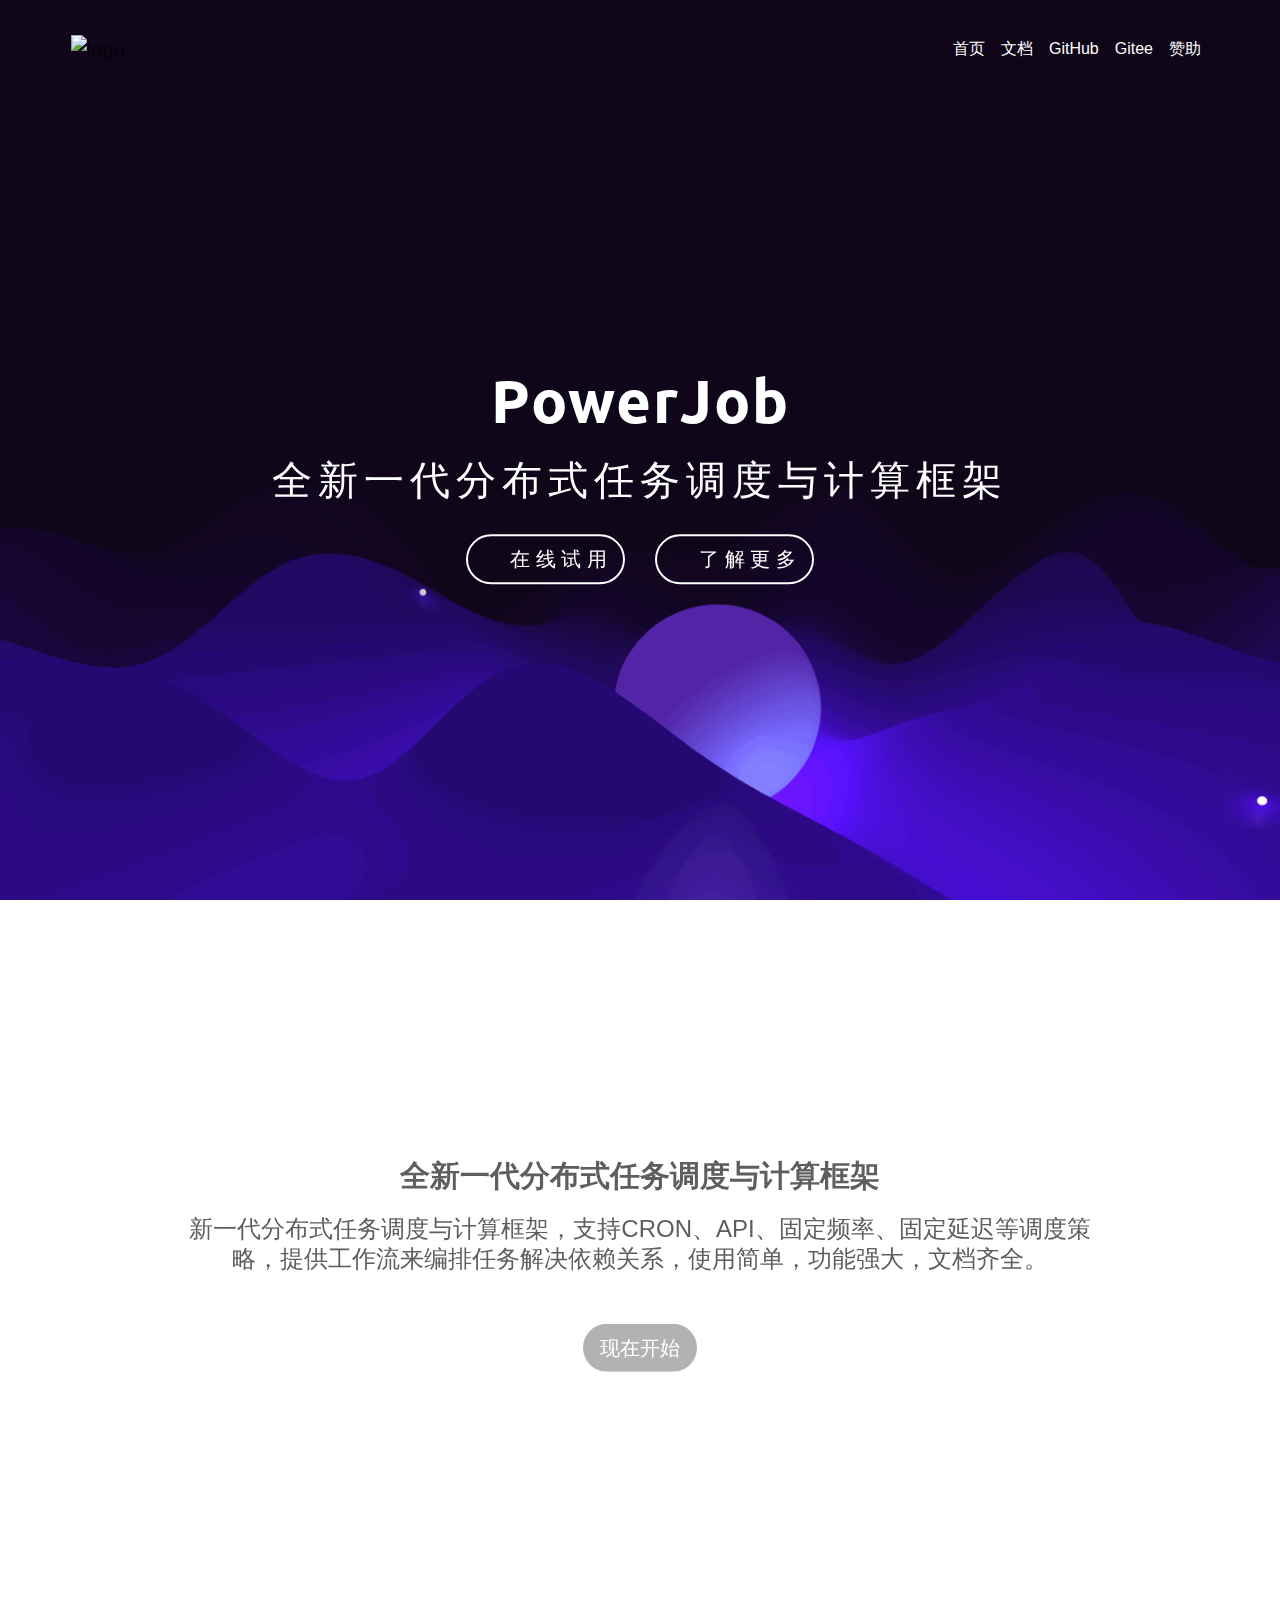
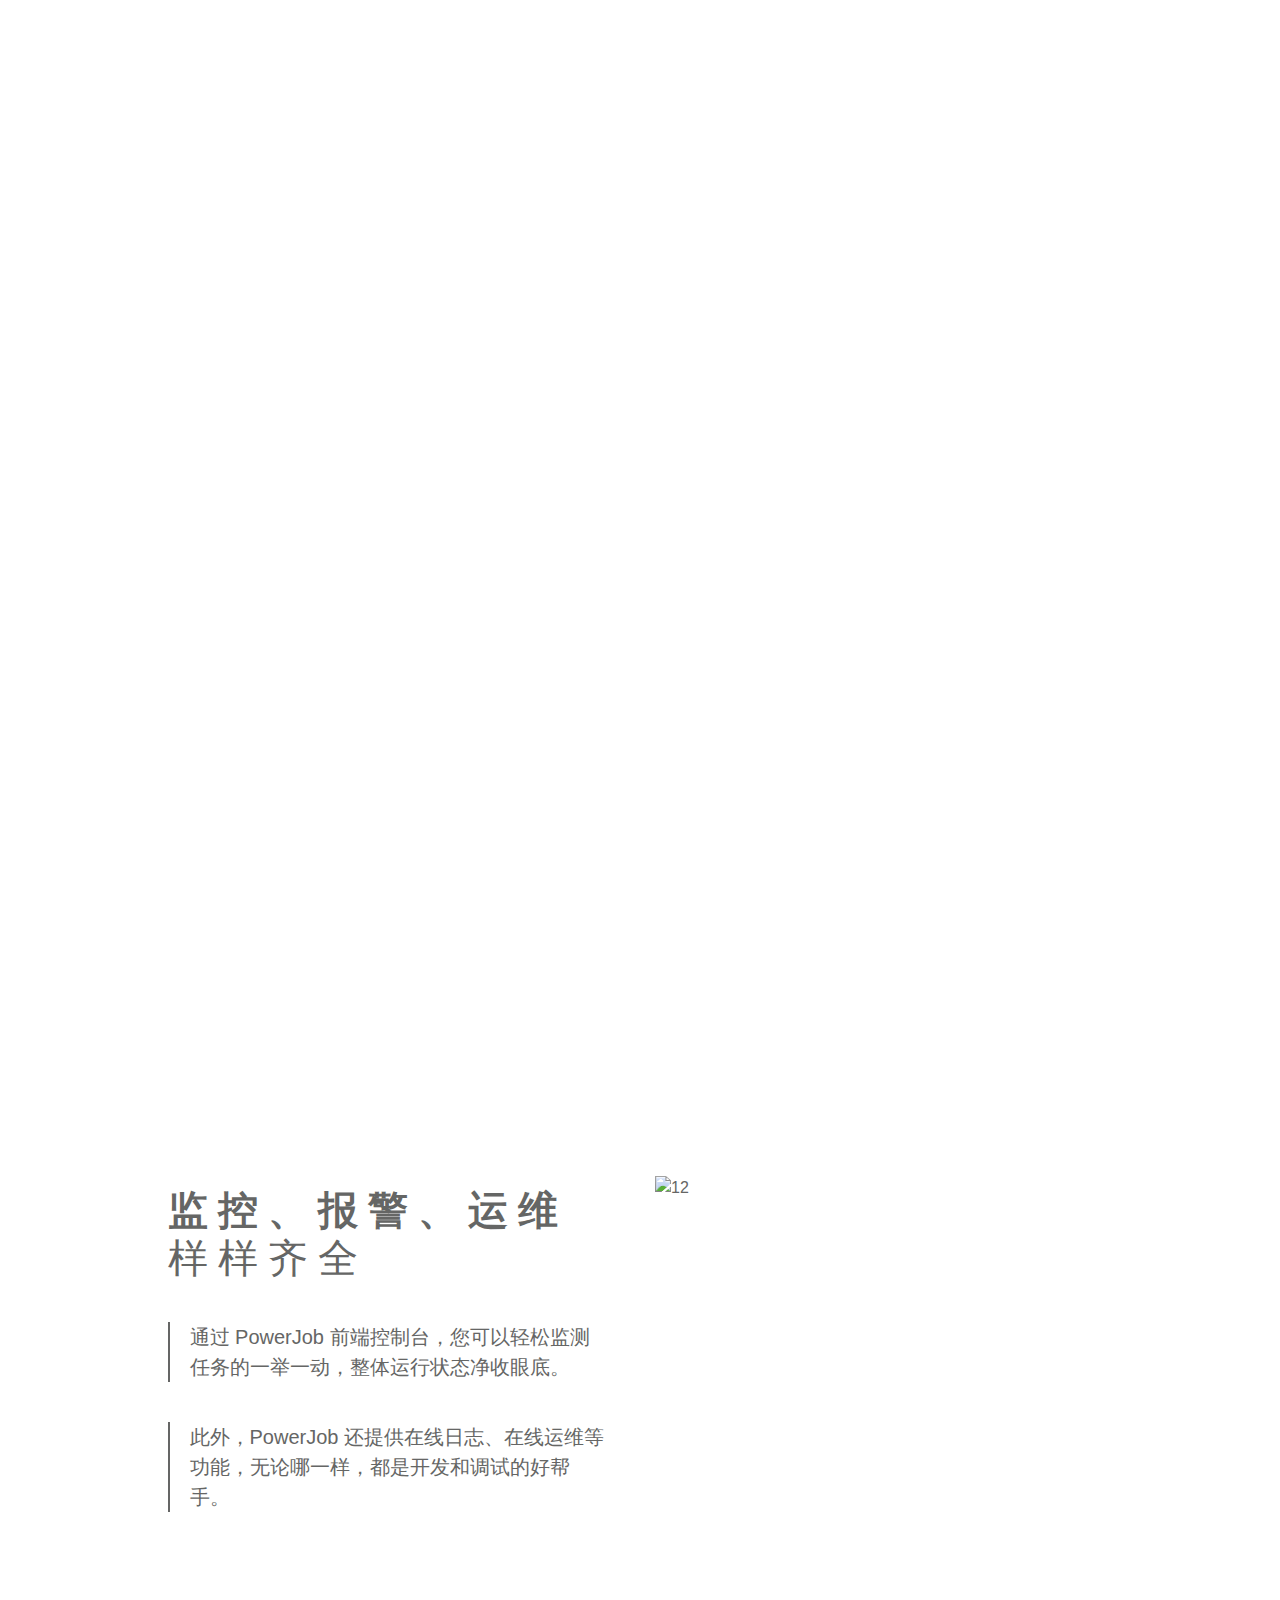
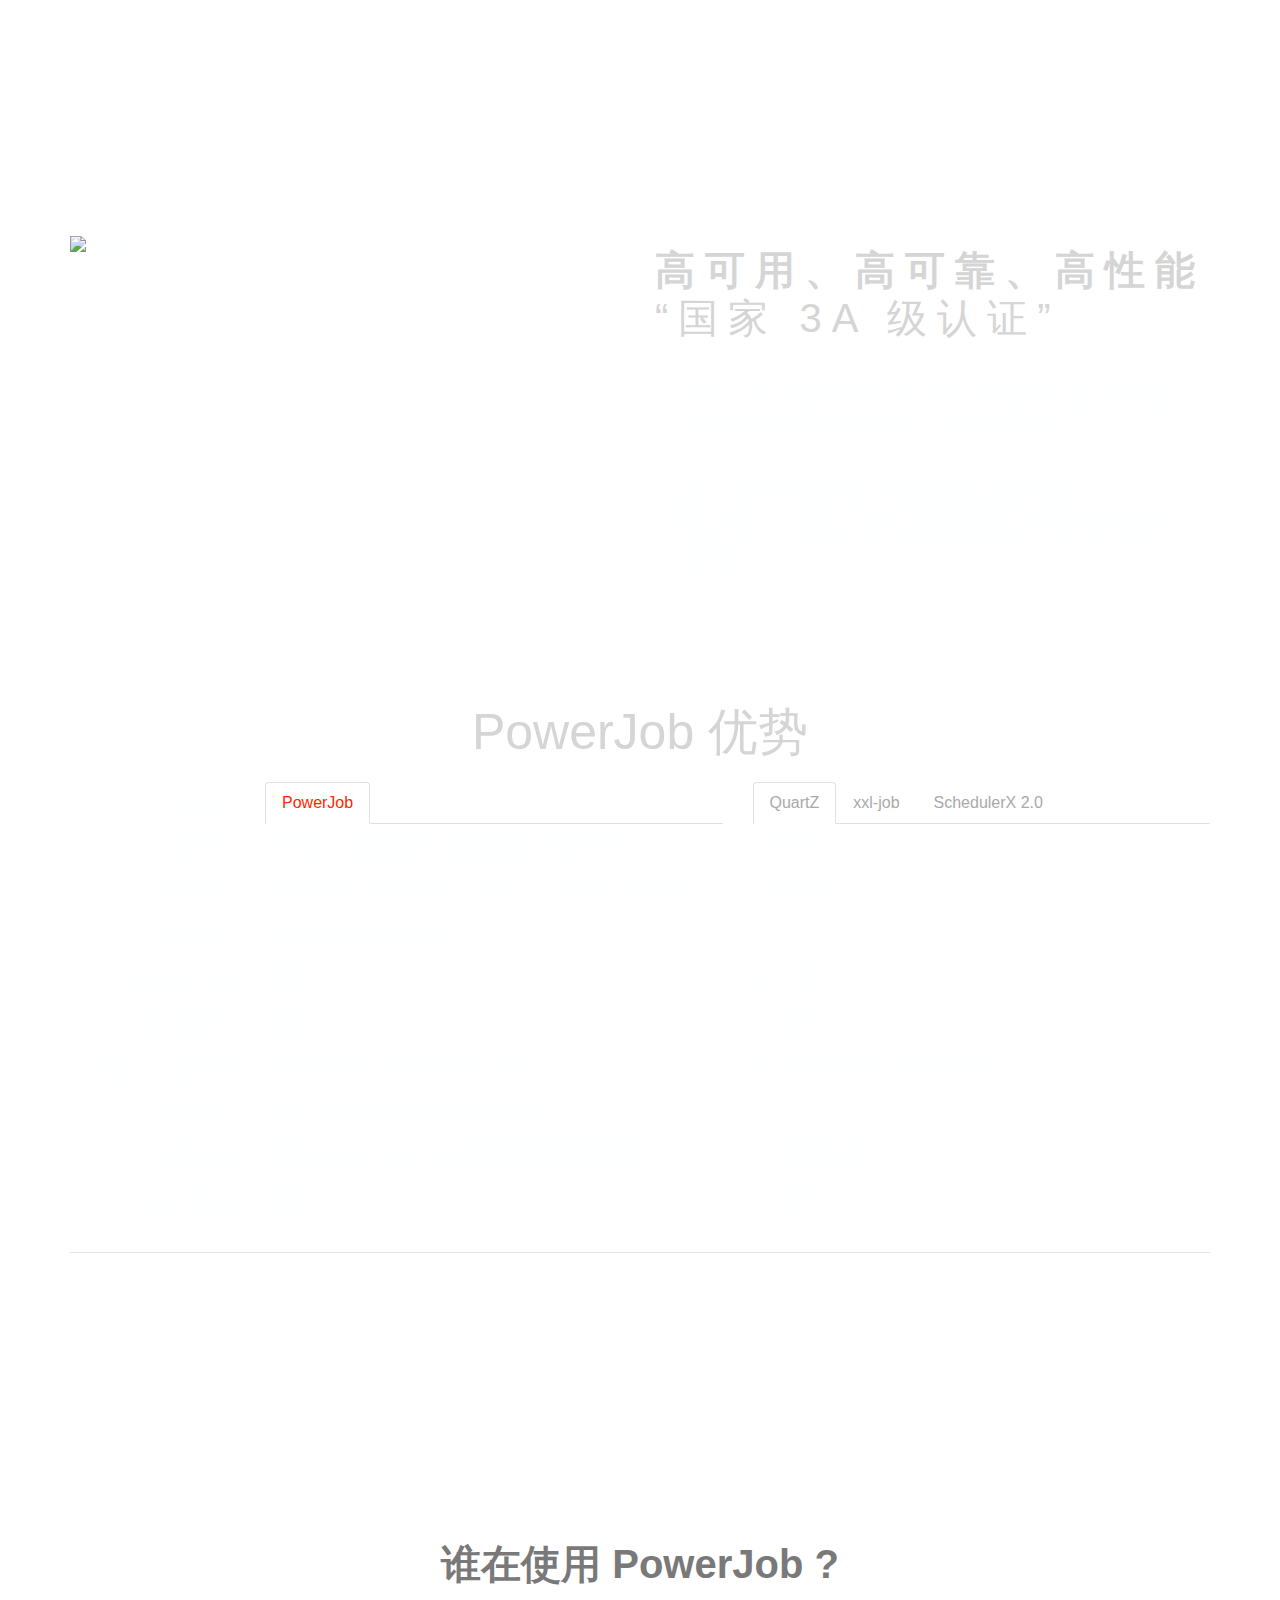
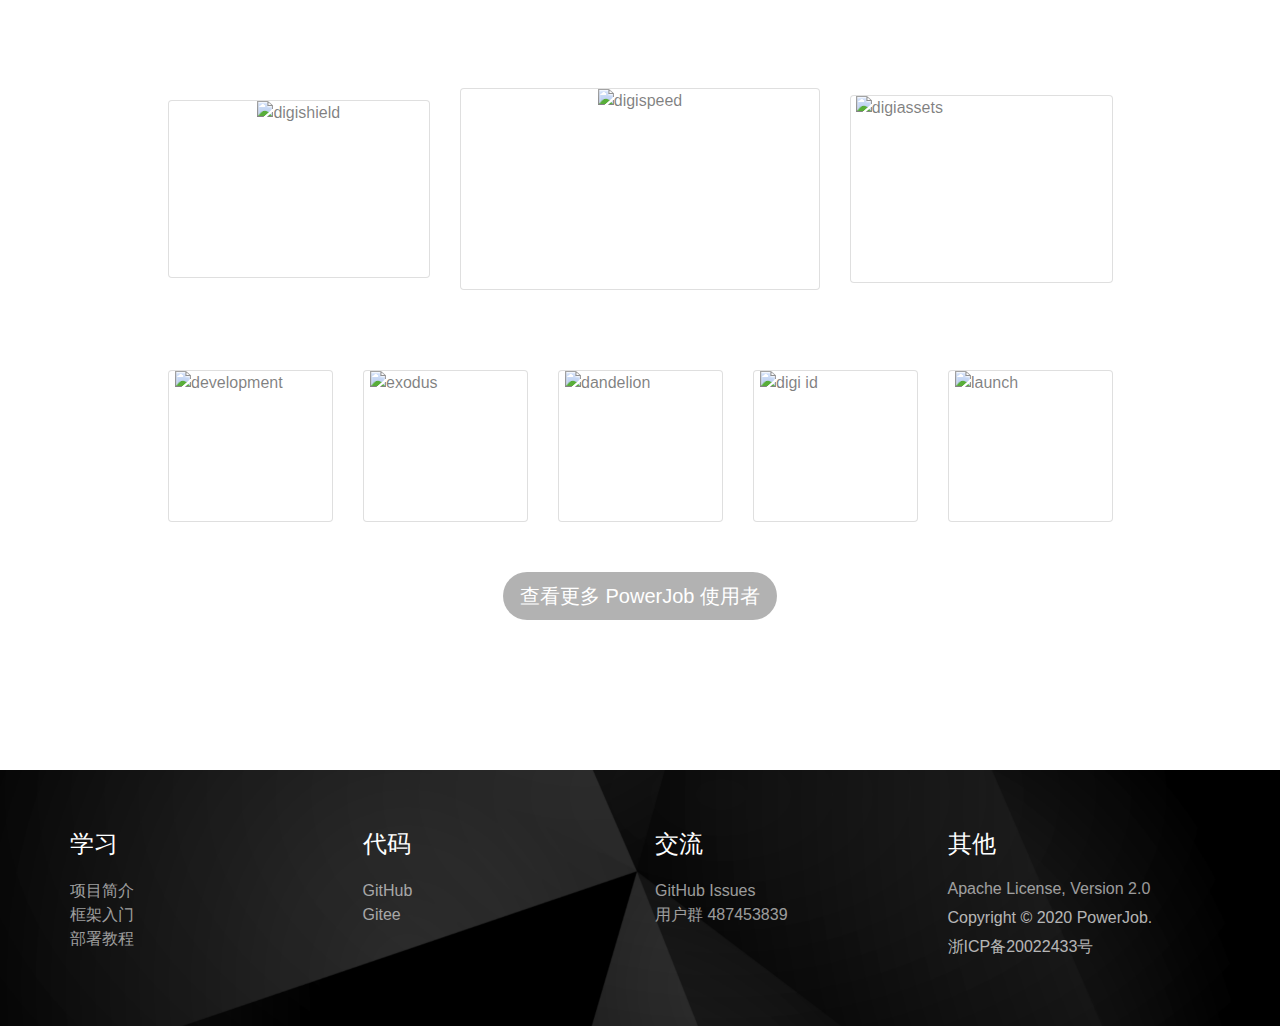
==== index.html @ 731aa615 "init version and bug fix" ====
<!doctype html>
<html lang="zh">
<head>
    <meta charset="utf-8">
    <meta name="keywords" content="PowerJob">
    <meta name="description" content="PowerJob">
    <meta name="viewport" content="width=device-width, initial-scale=1.0, viewport-fit=cover">
    <link rel="shortcut icon" type="image/png" href="favicon.ico">
    
	<link rel="stylesheet" type="text/css" href="./css/bootstrap.min.css?2939">
	<link rel="stylesheet" type="text/css" href="style.css?370">
	<link rel="stylesheet" type="text/css" href="./css/animate.min.css?3104">
	<link rel="stylesheet" type="text/css" href="./css/font-awesome.min.css">
	<link href='https://fonts.googleapis.com/css?family=Ubuntu&display=swap&subset=latin,latin-ext' rel='stylesheet' type='text/css'>
	<link href='https://fonts.googleapis.com/css?family=Josefin+Sans&display=swap&subset=latin,latin-ext' rel='stylesheet' type='text/css'>
    <title>PowerJob</title>


    
</head>
<body>
<div class="page-container">
    
<div class="bloc bloc-fill-screen bg-45 l-bloc" id="bloc-0">
	<div class="container fill-bloc-top-edge">
		<div class="row">
			<div class="col-12">
				<nav class="navbar navbar-light row navbar-expand-md" role="navigation">
					<a class="navbar-brand" href="index.html"><img src="img/logo_white.png" alt="logo" /></a>
					<button id="nav-toggle" type="button" class="ui-navbar-toggler navbar-toggler border-0 p-0 mr-md-0 ml-auto" data-toggle="collapse" data-target=".navbar-28156" aria-expanded="false" aria-label="Toggle navigation">
						<span class="navbar-toggler-icon"></span>
					</button>
					<div class="collapse navbar-collapse navbar-28156">
						<ul class="site-navigation nav navbar-nav ml-auto">
							<li class="nav-item">
								<a href="index.html" class="nav-link a-btn ltc-white">首页</a>
							</li>
							<li class="nav-item">
								<a href="https://www.yuque.com/powerjob/guidence/ztn4i5" class="nav-link a-btn ltc-white" target="_blank">文档</a>
							</li>
							<li class="nav-item">
								<a href="https://github.com/KFCFans/PowerJob" class="nav-link a-btn ltc-white" target="_blank">GitHub</a>
							</li>
							<li class="nav-item">
								<a href="https://gitee.com/KFCFans/PowerJob" class="nav-link a-btn ltc-white" target="_blank">Gitee</a>
							</li>
							<li class="nav-item">
								<a href="support.html" class="nav-link a-btn ltc-white">赞助</a>
							</li>
						</ul>
					</div>
				</nav>
			</div>
		</div>
	</div>
	<div class="container">
		<div class="row scroll-fx-up-in scroll-fx-down-out">
			<div class="order-lg-0 offset-lg-0 col-lg-12">
				<h1 class="text-lg-center tc-white h1-style mg-md animated puffIn animSpeedLazy" data-appear-anim-style="puffIn">
					<strong>PowerJob</strong>
				</h1>
				<h2 class="mg-md text-lg-center tc-white animated puffIn animDelay02 h2-bloc-0-style animSpeedLazy" data-appear-anim-style="puffIn">
					全新一代分布式任务调度与计算框架
				</h2>
				<div class="row voffset">
					<div class="col">
						<a href="https://www.yuque.com/powerjob/guidence/hnbskn" class="btn float-lg-right btn-wire btn-rd btn-lg wire-btn-white btn-style animDelay04 animated vanishIn" data-appear-anim-style="vanishIn" target="_blank"><span class="icon-spacer icon-light-gray fa fa-wrench"></span>&nbsp;在 线 试 用<br></a>
					</div>
					<div class="col">
						<a href="https://www.yuque.com/powerjob/guidence/ztn4i5" class="btn btn-lg btn-wire btn-rd wire-btn-white animated vanishIn animDelay06" data-appear-anim-style="vanishIn" target="_blank"><span class="icon-white fa fa-file-text icon-spacer"></span>&nbsp;了 解 更 多</a>
					</div>
				</div>
			</div>
		</div>
	</div>
	<div class="container fill-bloc-bottom-edge">
		<div class="row">
			<div class="col-12">
				<div class="text-center">
					<a href="#" data-scroll-speed="1000" onclick="scrollToTarget('0',this)"><span class="fa fa-angle-down icon-md icon-light-gray-2 animLoop05 animDelay2 animated bounce none glow-t" data-appear-anim-style="bounce"></span></a>
				</div>
			</div>
		</div>
	</div>
</div>

<div class="bloc b-parallax tc-dim-gray bg-powerjob_desktop_white_02 l-bloc" id="bloc-1">
	<div class="container bloc-lg">
		<div class="row scroll-fx-up-in scroll-fx-down-out">
			<div class="col-sm-6 offset-sm-3 offset-lg-1 col-lg-10">
				<h2 class="mg-md text-center tc-davys-grey h2-style btn-resize-mode scroll-fx-down-out">
					<strong>全新一代分布式任务调度与计算框架</strong>
				</h2>
				<h4 class="mg-md text-center tc-davys-grey scroll-fx-down-out h4-style">
					新一代分布式任务调度与计算框架，支持CRON、API、固定频率、固定延迟等调度策略，提供工作流来编排任务解决依赖关系，使用简单，功能强大，文档齐全。<br><br>
				</h4>
				<div class="text-center scroll-fx-down-out">
					<a href="https://www.yuque.com/powerjob/guidence/ztn4i5" class="btn btn-rd btn-lg btn-d" target="_blank">现在开始<br></a>
				</div>
			</div>
		</div>
		<div class="row scroll-fx-left-in scroll-fx-down-out voffset-lg">
			<div class="col-sm-6 offset-sm-3 order-lg-0 col-lg-10 offset-lg-1">
				<div class="row">
					<div class="col">
						<img src="img/lazyload-ph.png" data-src="img/powerjob_section_1.svg" class="img-fluid mx-auto d-block img-style lazyload" alt="section hero-desktop.e8e8892a" />
					</div>
					<div class="col">
						<h1 class="float-lg-none tc-dim-gray mg-lg h1-定时调度精准而优雅-style">
							<strong>定时调度</strong><br>精准而优雅<br>
						</h1>
						<div class="blockquote">
							<p class="mg-lg">
								PowerJob 内置了 CRON 表达式、固定频率和固定延迟 3 种最常用的定时策略，同时提供 OpenAPI 作为扩展能力。
							</p>
						</div>
						<div class="blockquote">
							<p class="mg-lg">
								用户可以通过 OpenAPI 轻松定制自己的调度策略，扩展 PowerJob 调度层。
							</p>
						</div>
						<div class="blockquote">
							<p class="mg-lg">
								OpenAPI 还额外提供了强大的“延迟执行”方法，消息中间件不再是唯一选择！
							</p>
						</div>
					</div>
				</div>
			</div>
		</div>
		<div class="row voffset-lg scroll-fx-right-in scroll-fx-down-out">
			<div class="col-sm-6 offset-sm-3 order-lg-0 col-lg-10 offset-lg-1">
				<div class="row">
					<div class="col">
						<h1 class="float-lg-none tc-dim-gray mg-lg h1-bloc-1-style">
							<strong>分布式计算</strong><br>如此简单，如此强大<br>
						</h1>
						<div class="blockquote">
							<p class="mg-lg">
								PowerJob 除了基础的任务调度能力外，还提供了一套完整的分布式计算解决方案。<br>
							</p>
						</div>
						<div class="blockquote">
							<p class="mg-lg">
								用户只需要实现指定的“Map/MapReduce” 处理器，就可以用寥寥数行代码调动整个集群参与计算，是您处理大批量业务数据的不二之选！
							</p>
						</div>
					</div>
					<div class="col">
						<img src="img/lazyload-ph.png" data-src="img/powerjob_section_3.svg" class="img-fluid mx-auto d-block img_1 img-bloc-1-style lazyload" alt="12" />
					</div>
				</div>
			</div>
		</div>
		<div class="row voffset-lg scroll-fx-left-in scroll-fx-down-out">
			<div class="col-sm-6 offset-sm-3 order-lg-0 col-lg-10 offset-lg-1">
				<div class="row">
					<div class="col">
						<img src="img/lazyload-ph.png" data-src="img/powerjob_section_4.svg" class="img-fluid mx-auto d-block img_2 img-4-style lazyload" alt="section hero-desktop.e8e8892a" />
					</div>
					<div class="col">
						<h1 class="float-lg-none tc-dim-gray mg-lg h1-工作流任务依赖，不再烦恼-style">
							<strong>工作流</strong><br>任务依赖，不再烦恼<br>
						</h1>
						<div class="blockquote">
							<p class="mg-lg">
								PowerJob 内置了强大的工作流调度引擎，同时为用户提供友好的前端界面可视化地完成任务的编排。<br>
							</p>
						</div>
						<div class="blockquote">
							<p class="mg-lg">
								在前端页面拖拖拽拽即可解决复杂任务依赖的烦恼。<br>
							</p>
						</div>
					</div>
				</div>
			</div>
		</div>
		<div class="row voffset-lg scroll-fx-right-in scroll-fx-down-out">
			<div class="col-sm-6 offset-sm-3 order-lg-0 col-lg-10 offset-lg-1">
				<div class="row">
					<div class="col">
						<h1 class="float-lg-none tc-dim-gray mg-lg h1-bloc-1-style">
							<strong>监控、报警、运维</strong><br><span class="text-span-color"></span>样样齐全<br>
						</h1>
						<div class="blockquote">
							<p class="mg-lg">
								通过 PowerJob 前端控制台，您可以轻松监测任务的一举一动，整体运行状态净收眼底。<br>
							</p>
						</div>
						<div class="blockquote">
							<p class="mg-lg">
								此外，PowerJob 还提供在线日志、在线运维等功能，无论哪一样，都是开发和调试的好帮手。
							</p>
						</div>
					</div>
					<div class="col">
						<img src="img/lazyload-ph.png" data-src="img/powerjob_section_2.svg" class="img-fluid mx-auto d-block img_1 img-bloc-1-style lazyload" alt="12" />
					</div>
				</div>
			</div>
		</div>
	</div>
</div>

<div class="bloc bg-powerjob_bg_spiral b-parallax tc-white-2 l-bloc" id="bloc-2">
	<div class="container bloc-lg">
		<div class="row voffset-lg">
			<div class="col-12">
				<div class="row">
					<div class="col scroll-fx-left-in scroll-fx-down-out">
						<img src="img/lazyload-ph.png" data-src="img/ranking.svg" class="img-fluid mx-auto d-block img-ranki-style lazyload" alt="ranking" />
					</div>
					<div class="col scroll-fx-down-out scroll-fx-right-in">
						<h1 class="float-lg-none mg-lg type tc-light-gray h1-bloc-2-style">
							<strong>高可用、高可靠、高性能</strong><br>“国家 3A 级认证”<br>
						</h1>
						<div class="blockquote">
							<p class="mg-lg">
								PowerJob 有着经过精心设计的分布式架构，任意组件都支持多实例集群部署来保证可用性和可靠性。<br>
							</p>
						</div>
						<div class="blockquote">
							<p class="mg-lg">
								同时，基于“无锁化设计”的调度服务器和支持 “MapReduce”的执行器节点都能够通过水平扩展来获取性能的提升。
							</p>
						</div>
					</div>
				</div>
			</div>
		</div>
		<div class="row voffset-lg">
			<div class="col">
				<div class="row">
					<div class="col">
						<h2 class="mg-md text-lg-center h2-powerjob优势-style tc-light-gray scroll-fx-up-in scroll-fx-down-out">
							PowerJob 优势
						</h2>
						<div class="row scroll-fx-up-in scroll-fx-down-out">
							<div class="col-lg-2">
								<ul class="list-unstyled">
									<li>
										<h5 class="mg-md text-lg-right">
											项目名
										</h5>
									</li>
									<li>
										<h5 class="mg-md text-lg-right">
											定时类型
										</h5>
									</li>
									<li>
										<h5 class="mg-md text-lg-right">
											任务类型
										</h5>
									</li>
									<li>
										<h5 class="mg-md text-lg-right">
											分布式任务
										</h5>
									</li>
									<li>
										<h5 class="mg-md text-lg-right">
											在线任务治理
										</h5>
									</li>
									<li>
										<h5 class="mg-md text-lg-right">
											日志白屏化
										</h5>
									</li>
									<li>
										<h5 class="mg-md text-lg-right">
											调度方式及性能
										</h5>
									</li>
									<li>
										<h5 class="mg-md text-lg-right">
											报警监控
										</h5>
									</li>
									<li>
										<h5 class="mg-md text-lg-right">
											系统依赖
										</h5>
									</li>
									<li>
										<h5 class="mg-md text-lg-right">
											DAG工作流
										</h5>
									</li>
								</ul>
							</div>
							<div class="col-lg-5">
								<ul class="nav nav-tabs" id="nav-38209-tab" role="tablist">
									<li class="nav-item">
										<a class="a-btn nav-link active ltc-ferrari-red" id="nav-38209-tab-1" data-toggle="tab" href="#nav-38209-content-1" role="tab" aria-controls="nav-38209-content-1" aria-selected="true">PowerJob<br></a>
									</li>
								</ul>
								<div class="tab-content">
									<div class="tab-pane fade show active" id="nav-38209-content-1" role="tabpanel" aria-labelledby="nav-38209-content-1">
										<ul class="list-unstyled">
											<li>
												<h5 class="mg-md">
													<i><strong>CRON、固定频率、固定延迟、OpenAPI</strong></i>
												</h5>
											</li>
											<li>
												<h5 class="mg-md">
													<i><strong>内置Java、外置Java（容器）、Shell、Python</strong></i>
												</h5>
											</li>
											<li>
												<h5 class="mg-md">
													<i><strong>MapReduce动态分片</strong></i>
												</h5>
											</li>
											<li>
												<h5 class="mg-md">
													<i><strong>支持</strong></i>
												</h5>
											</li>
											<li>
												<h5 class="mg-md">
													<i><strong>支持</strong></i>
												</h5>
											</li>
											<li>
												<h5 class="mg-md">
													<i><strong>无锁化设计，性能强劲无上限</strong></i>
												</h5>
											</li>
											<li>
												<h5 class="mg-md">
													<i><strong>邮件，提供接口允许开发者扩展</strong></i>
												</h5>
											</li>
											<li>
												<h5 class="mg-md">
													<i><strong>任意Spring Data Jpa支持的关系型数据库</strong></i>
												</h5>
											</li>
											<li>
												<h5 class="mg-md">
													<i><strong>支持</strong></i>
												</h5>
											</li>
										</ul>
									</div>
								</div>
							</div>
							<div class="col">
								<ul class="nav nav-tabs" id="nav-47937-tab" role="tablist">
									<li class="nav-item">
										<a class="a-btn nav-link active ltc-dark-gray" id="nav-47937-tab-1" data-toggle="tab" href="#nav-47937-content-1" role="tab" aria-controls="nav-47937-content-1" aria-selected="true">QuartZ</a>
									</li>
									<li class="nav-item">
										<a class="a-btn nav-link ltc-dark-gray" id="nav-47937-tab-2" data-toggle="tab" href="#nav-47937-content-2" role="tab" aria-controls="nav-47937-content-2" aria-selected="false">xxl-job</a>
									</li>
									<li class="nav-item">
										<a class="a-btn nav-link ltc-dark-gray" id="nav-47937-tab-3" data-toggle="tab" href="#nav-47937-content-3" role="tab" aria-controls="nav-47937-content-3" aria-selected="false">SchedulerX 2.0</a>
									</li>
								</ul>
								<div class="tab-content">
									<div class="tab-pane fade-tab-bs show active" id="nav-47937-content-1" role="tabpanel" aria-labelledby="nav-47937-content-1">
										<ul class="list-unstyled">
											<li>
												<h5 class="mg-md">
													<i>CRON</i>
												</h5>
											</li>
											<li>
												<h5 class="mg-md">
													<i>内置Java</i>
												</h5>
											</li>
											<li>
												<h5 class="mg-md">
													<i>无</i>
												</h5>
											</li>
											<li>
												<h5 class="mg-md">
													<i>不支持</i>
												</h5>
											</li>
											<li>
												<h5 class="mg-md">
													<i>不支持</i>
												</h5>
											</li>
											<li>
												<h5 class="mg-md">
													<i>基于数据库锁，有性能瓶颈</i>
												</h5>
											</li>
											<li>
												<h5 class="mg-md">
													<i>无</i>
												</h5>
											</li>
											<li>
												<h5 class="mg-md">
													<i>关系型数据库</i>
												</h5>
											</li>
											<li>
												<h5 class="mg-md">
													<i>不支持</i>
												</h5>
											</li>
										</ul>
									</div>
									<div class="tab-pane fade-tab-bs" id="nav-47937-content-2" role="tabpanel" aria-labelledby="nav-47937-content-2">
										<ul class="list-unstyled">
											<li>
												<h5 class="mg-md">
													<i>CRON</i>
												</h5>
											</li>
											<li>
												<h5 class="mg-md">
													<i>内置Java、GLUE Java、Shell、Python</i>
												</h5>
											</li>
											<li>
												<h5 class="mg-md">
													<i>静态分片</i>
												</h5>
											</li>
											<li>
												<h5 class="mg-md">
													<i>支持</i>
												</h5>
											</li>
											<li>
												<h5 class="mg-md">
													<i>支持</i><br>
												</h5>
											</li>
											<li>
												<h5 class="mg-md">
													<i>基于数据库锁，有性能瓶颈</i><br>
												</h5>
											</li>
											<li>
												<h5 class="mg-md">
													<i>邮件</i><br>
												</h5>
											</li>
											<li>
												<h5 class="mg-md">
													<i>MySQL</i><br>
												</h5>
											</li>
											<li>
												<h5 class="mg-md">
													<i>不支持</i>
												</h5>
											</li>
										</ul>
									</div>
									<div class="tab-pane fade-tab-bs" id="nav-47937-content-3" role="tabpanel" aria-labelledby="nav-47937-content-3">
										<ul class="list-unstyled">
											<li>
												<h5 class="mg-md">
													<i>CRON、固定频率、固定延迟、OpenAPI</i>
												</h5>
											</li>
											<li>
												<h5 class="mg-md">
													<i>内置Java、外置Java（FatJar）、Shell、Python</i>
												</h5>
											</li>
											<li>
												<h5 class="mg-md">
													<i>MapReduce动态分片</i>
												</h5>
											</li>
											<li>
												<h5 class="mg-md">
													<i>支持</i>
												</h5>
											</li>
											<li>
												<h5 class="mg-md">
													<i>不支持</i>
												</h5>
											</li>
											<li>
												<h5 class="mg-md">
													<i>不详</i>
												</h5>
											</li>
											<li>
												<h5 class="mg-md">
													<i>短信</i>
												</h5>
											</li>
											<li>
												<h5 class="mg-md">
													<i>人民币</i>
												</h5>
											</li>
											<li>
												<h5 class="mg-md">
													<i>支持</i>
												</h5>
											</li>
										</ul>
									</div>
								</div>
							</div>
						</div>
						<div class="divider-h">
							<span class="divider"></span>
						</div>
					</div>
				</div>
			</div>
		</div>
	</div>
</div>

<a class="bloc-button btn btn-d scrollToTop" onclick="scrollToTarget('1',this)"><span class="fa fa-chevron-up"></span></a>

<div class="bloc b-parallax bg-powerjob_desktop_white_01 d-bloc" id="bloc-3">
	<div class="container bloc-xl">
		<div class="row">
			<div class="col-12">
				<h1 class="mg-md h1-color t2 tc-gray-htmlcss-gray text-lg-center scroll-fx-up-in">
					<strong>谁在使用 PowerJob ?</strong>
				</h1>
			</div>
		</div>
		<div class="row voffset-lg scroll-fx-up-in">
			<div class="col-md-4 col-lg-3 offset-lg-1 align-self-center">
				<div class="card">
					<img src="img/lazyload-ph.png" data-src="img/zju_logo.png" class="img-fluid mx-auto d-block img-bloc-3-style lazyload" alt="digishield" />
				</div>
			</div>
			<div class="col-md-4 mt-3 mt-md-0 col-lg-4">
				<div class="card">
					<img src="img/lazyload-ph.png" data-src="img/oppo_logo.png" class="img-fluid mx-auto d-block img-digispe-style lazyload" alt="digispeed" />
				</div>
			</div>
			<div class="col-md-4 mt-3 mt-md-0 col-lg-3 align-self-center">
				<div class="card">
					<img src="img/lazyload-ph.png" data-src="img/nnu_logo.png" class="img-fluid mx-auto d-block img-ls-lo-style mg-sm lazyload" alt="digiassets" />
				</div>
			</div>
		</div>
		<div class="row voffset-lg scroll-fx-up-in">
			<div class="col-md-4 offset-lg-1 align-self-center col-lg-2">
				<div class="card">
					<img src="img/lazyload-ph.png" data-src="img/mk_logo.png" class="img-fluid mx-auto d-block img-10-style lazyload" alt="development" />
				</div>
			</div>
			<div class="col-md-4 align-self-center offset-lg-0 col-lg-2">
				<div class="card">
					<img src="img/lazyload-ph.png" data-src="img/ls_logo.png" class="img-fluid mx-auto d-block img-14-style lazyload" alt="exodus" />
				</div>
			</div>
			<div class="col-md-4 mt-3 mt-md-0 align-self-center col-lg-2">
				<div class="card">
					<img src="img/lazyload-ph.png" data-src="img/tx_logo.png" class="img-fluid mx-auto d-block img-15-style lazyload" alt="dandelion" />
				</div>
			</div>
			<div class="col-md-4 mt-3 mt-md-0 align-self-center col-lg-2">
				<div class="card">
					<img src="img/lazyload-ph.png" data-src="img/dandelion.png" class="img-fluid mx-auto d-block img-16-style lazyload" alt="digi id" />
				</div>
			</div>
			<div class="col-md-4 mt-3 mt-md-0 align-self-center col-lg-2">
				<div class="card">
					<img src="img/lazyload-ph.png" data-src="img/more.png" class="img-fluid mx-auto d-block img-17-style lazyload" alt="launch" />
				</div>
			</div>
		</div>
		<div class="row voffset-md">
			<div class="col">
				<div class="text-center">
					<a href="https://github.com/KFCFans/PowerJob/issues/6" class="btn btn-lg btn-rd btn-d scroll-fx-up-in" target="_blank">查看更多 PowerJob 使用者<br></a>
				</div>
			</div>
		</div>
	</div>
</div>

<div class="bloc bgc-black bg-Banner-01 d-bloc" id="bloc-4">
	<div class="container bloc-md">
		<div class="row">
			<div class="col-md-3 col-sm-6">
				<h4 class="mg-md text-sm-left text-center tc-white-2">
					学习
				</h4><a href="https://www.yuque.com/powerjob/guidence/ztn4i5" class="a-btn a-block footer-link" target="_blank">项目简介</a><a href="https://www.yuque.com/powerjob/guidence/nyio9g" class="a-btn a-block footer-link" target="_blank">框架入门</a><a href="https://www.yuque.com/powerjob/guidence/bdvp1u" class="a-btn a-block footer-link" target="_blank">部署教程</a>
			</div>
			<div class="col-md-3 col-sm-6">
				<h4 class="mg-md text-sm-left text-center tc-white-2">
					代码
				</h4><a href="https://github.com/KFCFans/PowerJob" class="a-btn a-block footer-link" target="_blank">GitHub</a><a href="https://gitee.com/KFCFans/PowerJob" class="a-btn a-block footer-link" target="_blank">Gitee</a>
			</div>
			<div class="col-md-3 col-sm-6">
				<h4 class="mg-md text-sm-left text-center tc-white-2">
					交流
				</h4><a href="https://github.com/KFCFans/PowerJob/issues" class="a-btn a-block footer-link" target="_blank">GitHub Issues</a><a href="https://jq.qq.com/?_wv=1027&amp;k=DKX8OoSQ" class="a-btn a-block footer-link" target="_blank">用户群&nbsp;487453839</a>
			</div>
			<div class="col-md-3 col-sm-6">
				<h4 class="mg-md text-sm-left text-center tc-white-2">
					其他
				</h4>
				<h6 class="text-center mg-sm text-lg-left">
					<a href="https://github.com/KFCFans/PowerJob/blob/master/LICENSE" target="_blank">Apache License, Version 2.0</a><br>
				</h6>
				<h6 class="text-center mg-sm text-lg-left">
					Copyright © 2020 PowerJob.&nbsp;
				</h6>
				<h6 class="text-center mg-md text-lg-left">
					浙ICP备20022433号
				</h6>
			</div>
		</div>
	</div>
</div>


</div>

    

<script src="./js/jquery-3.5.1.min.js?3310"></script>
<script src="./js/bootstrap.bundle.min.js?666"></script>
<script src="./js/blocs.min.js?1436"></script>
<script src="./js/lazysizes.min.js" defer></script>
<script src="./js/scrollFX.js?4736"></script>

<div id="page-loading-blocs-notifaction" class="page-preloader"></div>


</body>
</html>
---- style.css ----
body{
	margin:0;
	padding:0;
    background:#FFFFFF;
    overflow-x:hidden;
    -webkit-font-smoothing: antialiased;
    -moz-osx-font-smoothing: grayscale;
}
.page-container{overflow-x:hidden;} 
a,button{transition: background .3s ease-in-out;outline: none!important;} 
a:hover{text-decoration: none; cursor:pointer;}




.page-preloader{position: fixed;top: 0;bottom: 0;width: 100%;z-index:100000;background:#FFFFFF url("img/pageload-spinner.gif") no-repeat center center;}



.bloc{
	width:100%;
	clear:both;
	background: 50% 50% no-repeat;
	padding:0 50px;
	-webkit-background-size: cover;
	-moz-background-size: cover;
	-o-background-size: cover;
	background-size: cover;
	position:relative;
	display:flex;
}
.bloc .container{
	padding-left:0;
	padding-right:0;
}


/* 尺寸 */

.bloc-xl{
	padding:150px 50px;
}
.bloc-lg{
	padding:100px 50px;
}
.bloc-md{
	padding:50px;
}

/* 全屏显示样式 */

.bloc-fill-screen{
	min-height:100vh;
	display: flex;
	flex-direction: column;
	padding-top:20px;
	padding-bottom:20px;
}
.bloc-fill-screen > .container{
	align-self: flex-middle;
	flex-grow: 1;
	display: flex;
}
.bloc-fill-screen > .container > .row{
	flex-grow: 1;
	align-self: center;
	width:100%;
}
.bloc-fill-screen .fill-bloc-top-edge, .bloc-fill-screen .fill-bloc-bottom-edge{
	flex-grow: 0;
}
.bloc-fill-screen .fill-bloc-top-edge{
	align-self: flex-start;
}
.bloc-fill-screen .fill-bloc-bottom-edge{
	align-self: flex-end;
}


/* BG */

.b-parallax{
	background-attachment:fixed;
}

/* Disable Parallax on Mobile Touch Devices */
@media (hover: none) {
	.b-parallax{
	background-attachment:scroll;
}
}

/* 暗色 */

.d-bloc{
	color:rgba(255,255,255,.7);
}
.d-bloc button:hover{
	color:rgba(255,255,255,.9);
}
.d-bloc .icon-round,.d-bloc .icon-square,.d-bloc .icon-rounded,.d-bloc .icon-semi-rounded-a,.d-bloc .icon-semi-rounded-b{
	border-color:rgba(255,255,255,.9);
}
.d-bloc .divider-h span{
	border-color:rgba(255,255,255,.2);
}
.d-bloc .a-btn,.d-bloc .navbar a, .d-bloc a .icon-sm, .d-bloc a .icon-md, .d-bloc a .icon-lg, .d-bloc a .icon-xl, .d-bloc h1 a, .d-bloc h2 a, .d-bloc h3 a, .d-bloc h4 a, .d-bloc h5 a, .d-bloc h6 a, .d-bloc p a{
	color:rgba(255,255,255,.6);
}
.d-bloc .a-btn:hover,.d-bloc .navbar a:hover,.d-bloc a:hover .icon-sm, .d-bloc a:hover .icon-md, .d-bloc a:hover .icon-lg, .d-bloc a:hover .icon-xl, .d-bloc h1 a:hover, .d-bloc h2 a:hover, .d-bloc h3 a:hover, .d-bloc h4 a:hover, .d-bloc h5 a:hover, .d-bloc h6 a:hover, .d-bloc p a:hover{
	color:rgba(255,255,255,1);
}
.d-bloc .navbar-toggle .icon-bar{
	background:rgba(255,255,255,1);
}
.d-bloc .btn-wire,.d-bloc .btn-wire:hover{
	color:rgba(255,255,255,1);
	border-color:rgba(255,255,255,1);
}
.d-bloc .card{
	color:rgba(0,0,0,.5);
}
.d-bloc .card button:hover{
	color:rgba(0,0,0,.7);
}
.d-bloc .card icon{
	border-color:rgba(0,0,0,.7);
}
.d-bloc .card .divider-h span{
	border-color:rgba(0,0,0,.1);
}
.d-bloc .card .a-btn{
	color:rgba(0,0,0,.6);
}
.d-bloc .card .a-btn:hover{
	color:rgba(0,0,0,1);
}
.d-bloc .card .btn-wire, .d-bloc .card .btn-wire:hover{
	color:rgba(0,0,0,.7);
	border-color:rgba(0,0,0,.3);
}


/* 亮色 */

.d-bloc .card,.l-bloc{
	color:rgba(0,0,0,.5);
}
.d-bloc .card button:hover,.l-bloc button:hover{
	color:rgba(0,0,0,.7);
}
.l-bloc .icon-round,.l-bloc .icon-square,.l-bloc .icon-rounded,.l-bloc .icon-semi-rounded-a,.l-bloc .icon-semi-rounded-b{
	border-color:rgba(0,0,0,.7);
}
.d-bloc .card .divider-h span,.l-bloc .divider-h span{
	border-color:rgba(0,0,0,.1);
}
.d-bloc .card .a-btn,.l-bloc .a-btn,.l-bloc .navbar a,.l-bloc a .icon-sm, .l-bloc a .icon-md, .l-bloc a .icon-lg, .l-bloc a .icon-xl, .l-bloc h1 a, .l-bloc h2 a, .l-bloc h3 a, .l-bloc h4 a, .l-bloc h5 a, .l-bloc h6 a, .l-bloc p a{
	color:rgba(0,0,0,.6);
}
.d-bloc .card .a-btn:hover,.l-bloc .a-btn:hover,.l-bloc .navbar a:hover, .l-bloc a:hover .icon-sm, .l-bloc a:hover .icon-md, .l-bloc a:hover .icon-lg, .l-bloc a:hover .icon-xl, .l-bloc h1 a:hover, .l-bloc h2 a:hover, .l-bloc h3 a:hover, .l-bloc h4 a:hover, .l-bloc h5 a:hover, .l-bloc h6 a:hover, .l-bloc p a:hover{
	color:rgba(0,0,0,1);
}
.l-bloc .navbar-toggle .icon-bar{
	color:rgba(0,0,0,.6);
}
.d-bloc .card .btn-wire,.d-bloc .card .btn-wire:hover,.l-bloc .btn-wire,.l-bloc .btn-wire:hover{
	color:rgba(0,0,0,.7);
	border-color:rgba(0,0,0,.3);
}

/* margin */

.voffset{
	margin-top:30px;
}
.voffset-md{
	margin-top:50px;
}
.voffset-lg{
	margin-top:80px;
}



.hero .hero-nav{
	padding-left:inherit;
	padding-right:inherit;
}
.navbar-dark .nav .dropdown-menu .nav-link{
	color: rgb(64, 64, 64);
}
/* 导航栏 */.navbar-light .navbar-nav .nav-link {
	color: rgb(64, 64, 64);
}
.btco-menu li > a {
	padding: 10px 15px;
	color: #000;
}
.btco-menu .active a:focus,.btco-menu li a:focus ,.navbar > .show > a:focus{
	background: transparent;
	outline: 0;
}
.dropdown-menu .show > .dropdown-toggle::after{
	transform: rotate(-90deg);
}



.mg-clear{
	margin:0;
}
.mg-sm{
	margin-top:10px;
	margin-bottom:5px;
}
.mg-md{
	margin-top:10px;
	margin-bottom:20px;
}
.mg-lg{
	margin-top:10px;
	margin-bottom:40px;
}
img.mg-sm,img.mg-md,img.mg-lg{
	margin-top: 0;
}
img.mg-sm{
	margin-bottom:10px;
}
img.mg-md{
	margin-bottom:30px;
}
img.mg-lg{
	margin-bottom:50px;
}

/* 按钮样式 */

.btn-d,.btn-d:hover,.btn-d:focus{
	color:#FFF;
	background:rgba(0,0,0,.3);
}

/* Prevent ugly blue glow on chrome and safari */
button{
	outline: none!important;
}

.btn-rd{
	border-radius: 40px;
}
.btn-wire{
	background:transparent!important;
	border:2px solid transparent;
}
.btn-wire:hover{
	background:transparent!important;
	border:2px solid transparent;
}
.a-block{
	width:100%;
	text-align:left;
	display: inline-block;
}
.text-center .a-block{
	text-align:center;
}
.icon-spacer{
	margin-right:5px;
}

/* icon样式 */
.icon-md{
	font-size:30px!important;
}


/* 文本于icon样式 */
.glow-t{
	text-shadow:0 0 10px #FFF;
}
.blockquote{
	padding:0 20px;
	border-left:2px solid;
}
.blockquote.text-right{
	border-left:0;
	border-right:2px solid;
}


/* 卡片样式 */
.card-sq, .card-sq .card-header, .card-sq .card-footer{
	border-radius:0;
}
.card-rd{
	border-radius:30px;
}
.card-rd .card-header{
	border-radius:29px 29px 0 0;
}
.card-rd .card-footer{
	border-radius:0 0 29px 29px;
}

.divider-h{
	padding:20px 0;
	width:100%;
	display:inline-block;
}
.divider-h span{
	display: block;
	border-top:1px solid transparent;
}
.divider-half{
	width: 50%;
	margin: 0 auto;
}
.dropdown-menu .divider-h,.dropdown-menu .divider-half{
	padding:0;
}




/* 底部华东按钮模块 */

.scrollToTop{
	width:40px;
	height:40px;
	position:fixed;
	bottom:20px;
	right:20px;
	opacity: 0;
	z-index: 500;
	transition: all .3s ease-in-out;
}
.scrollToTop span{
	margin-top: 6px;
}
.showScrollTop{
	font-size: 14px;
	opacity: 1;
}



h1,h2,h3,h4,h5,h6,p,label,.btn,a{
	font-family:"Helvetica";
}
.container{
	max-width:1140px;
}
.h1-style{
	font-family:Ubuntu;
	font-size:60px;
	letter-spacing:2px;
}
.list-style{
	width:100%;
}
.h5-style{
	font-size:20px;
	width:100%;
}
.text-span-color{
	color:#ffffff;
}
.row-style{
	width:100%;
}
.navbar-brand img{
	width:50px;
	height:50px;
}
.h2-style{
	width:100%;
	font-size:30px;
}
.img-style{
	height:425px;
}
.btn-style{
	border-radius:26px 26px 26px 26px;
}
.h2-bloc-0-style{
	font-size:40px;
	line-height:48px;
	letter-spacing:6px;
	text-indent:px;
}
.h1-bloc-1-style{
	letter-spacing:10px;
}
.h1-定时调度精准而优雅-style{
	letter-spacing:10px;
}
.img-bloc-1-style{
	height:380px;
}
.h1-工作流任务依赖，不再烦恼-style{
	letter-spacing:10px;
}
.img-4-style{
	width:400px;
	height:300px;
}
.img-ranki-style{
	height:340px;
}
.h1-bloc-2-style{
	letter-spacing:10px;
}
.h2-powerjob优势-style{
	font-size:50px;
	letter-spacing:0px;
}
.h1-color{
	color:#ffffff;
	font-size:40px;
}
.img-digispe-style{
	height:200px;
}
.img-11-style{
	border-radius:126.5px 126.5px 126.5px 126.5px;
}
.h3-style{
	letter-spacing:1px;
	line-height:50px;
	font-size:25px;
}
.h1-bloc-3-style{
	font-size:50px;
	letter-spacing:1px;
	font-family:"Josefin Sans";
}
.card-style{
	width:100%;
}
.p-style{
	letter-spacing:1px;
	font-size:25px;
}
.h3-2-style{
	font-size:40px;
	font-family:"Josefin Sans";
	letter-spacing:0px;
	line-height:100px;
}
.img-bloc-3-style{
	height:176px;
}
.img-ls-lo-style{
	height:176px;
	width:251px;
}
.img-bloc-4-style{
	height:305px;
}
.img-9-style{
	width:305px;
	height:305px;
}
.h4-style{
	line-height:30px;
}
.img-15-style{
	width:150px;
	height:150px;
}
.img-16-style{
	width:150px;
	height:150px;
}
.img-14-style{
	width:150px;
	height:150px;
}
.img-17-style{
	width:150px;
	height:150px;
}
.img-10-style{
	width:150px;
	height:150px;
}
.h3-bloc-4-style{
	letter-spacing:3px;
	line-height:36px;
	font-size:25px;
}



/* bg颜色 */

.bgc-black{
	background-color:#000000;
}

/* 文本颜色 */

.tc-white{
	color:#FEFFFF!important;
}
.tc-dim-gray{
	color:#656665!important;
}
.tc-davys-grey{
	color:#5E5E5E!important;
}
.tc-white-2{
	color:#FEFFFF!important;
}
.tc-light-gray{
	color:#D5D5D5!important;
}
.tc-white-3{
	color:#FEFFFF!important;
}
.tc-gray-htmlcss-gray{
	color:#797979!important;
}

/* 按钮颜色 */

.wire-btn-white{
	color:#FEFFFF!important;
	border-color:#FEFFFF!important;
}
.wire-btn-white-2{
	color:#FEFFFF!important;
	border-color:#FEFFFF!important;
}

/* 链接样式 */

.ltc-white{
	color:#FEFFFF!important;
}
.ltc-white:hover{
	color:#cbcccc!important;
}
.ltc-ferrari-red{
	color:#FF2600!important;
}
.ltc-ferrari-red:hover{
	color:#cc1e00!important;
}
.ltc-dark-gray{
	color:#A9A9A9!important;
}
.ltc-dark-gray:hover{
	color:#878787!important;
}

/* icon颜色 */

.icon-light-gray{
	color:#D5D5D5!important;
	border-color:#D5D5D5!important;
}
.icon-white{
	color:#FEFFFF!important;
	border-color:#FEFFFF!important;
}
.icon-light-gray-2{
	color:#D5D5D5!important;
	border-color:#D5D5D5!important;
}
.icon-white-2{
	color:#FEFFFF!important;
	border-color:#FEFFFF!important;
}

/* img */

.bg-powerjob_desktop_white_01{
	background-image:url("img/powerjob_desktop_white_01.jpg");
}
.bg-Banner-01{
	background-image:url("img/banner_01.png");
}
.bg-powerjob_desktop_white_02{
	background-image:url("img/powerjob_desktop_white_02.png");
}
.bg-45{
	background-image:url("img/bg_moon.gif");
}
.bg-powerjob_bg_spiral{
	background-image:url("img/powerjob_bg_spiral.svg");
}
.bg-powerjob-support-bg{
	background-image:url("img/powerjob_support_bg.jpg");
}
.bg-banner4{
	background-image:url("img/banner4.svg");
}



@media (max-width: 1024px)
{
    .bloc{
        padding-left: 20px; 
        padding-right: 20px;  
    }
    .bloc.full-width-bloc, .bloc-tile-2.full-width-bloc .container, .bloc-tile-3.full-width-bloc .container, .bloc-tile-4.full-width-bloc .container{
        padding-left: 0; 
        padding-right: 0;  
    }
}
@media (max-width: 991px)
{
    .container{width:100%;}
    .page-container, #hero-bloc{overflow-x: hidden;position: relative;} /* Prevent unwanted side scroll on mobile */
    .bloc{padding-left: constant(safe-area-inset-left);padding-right: constant(safe-area-inset-right);} /* iPhone X Notch Support*/
    .bloc-group, .bloc-group .bloc{display:block;width:100%;}
}
@media (max-width: 767px)
{
    .page-container{
        overflow-x: hidden;
        position:relative;
    }
    .bloc-tile-2 .container, .bloc-tile-3 .container, .bloc-tile-4 .container{
        padding-left:0;padding-right:0;
    }
    .a-block{
        padding:0 10px;
    }
    .btn-dwn{
       display:none; 
    }
    .voffset{
        margin-top:5px;
    }
    .voffset-md{
        margin-top:20px;
    }
    .voffset-lg{
        margin-top:30px;
    }
    form{
        padding:5px;
    }
    .close-lightbox{
        display:inline-block;
    }
    .blocsapp-device-iphone5{
	   background-size: 216px 425px;
	   padding-top:60px;
	   width:216px;
	   height:425px;
    }
    .blocsapp-device-iphone5 img{
	   width: 180px;
	   height: 320px;
    }
}

@media (max-width: 991px){
	
	
	.voffset-md{
		margin-top:30px;
	}
	
}

@media (max-width: 767px){
	.text-right{
	}
	.text-left{
	}
	.text-center{
	}
	
}

@media (max-width: 575px){
	.footer-link{
		text-align:center;
	}
	
}
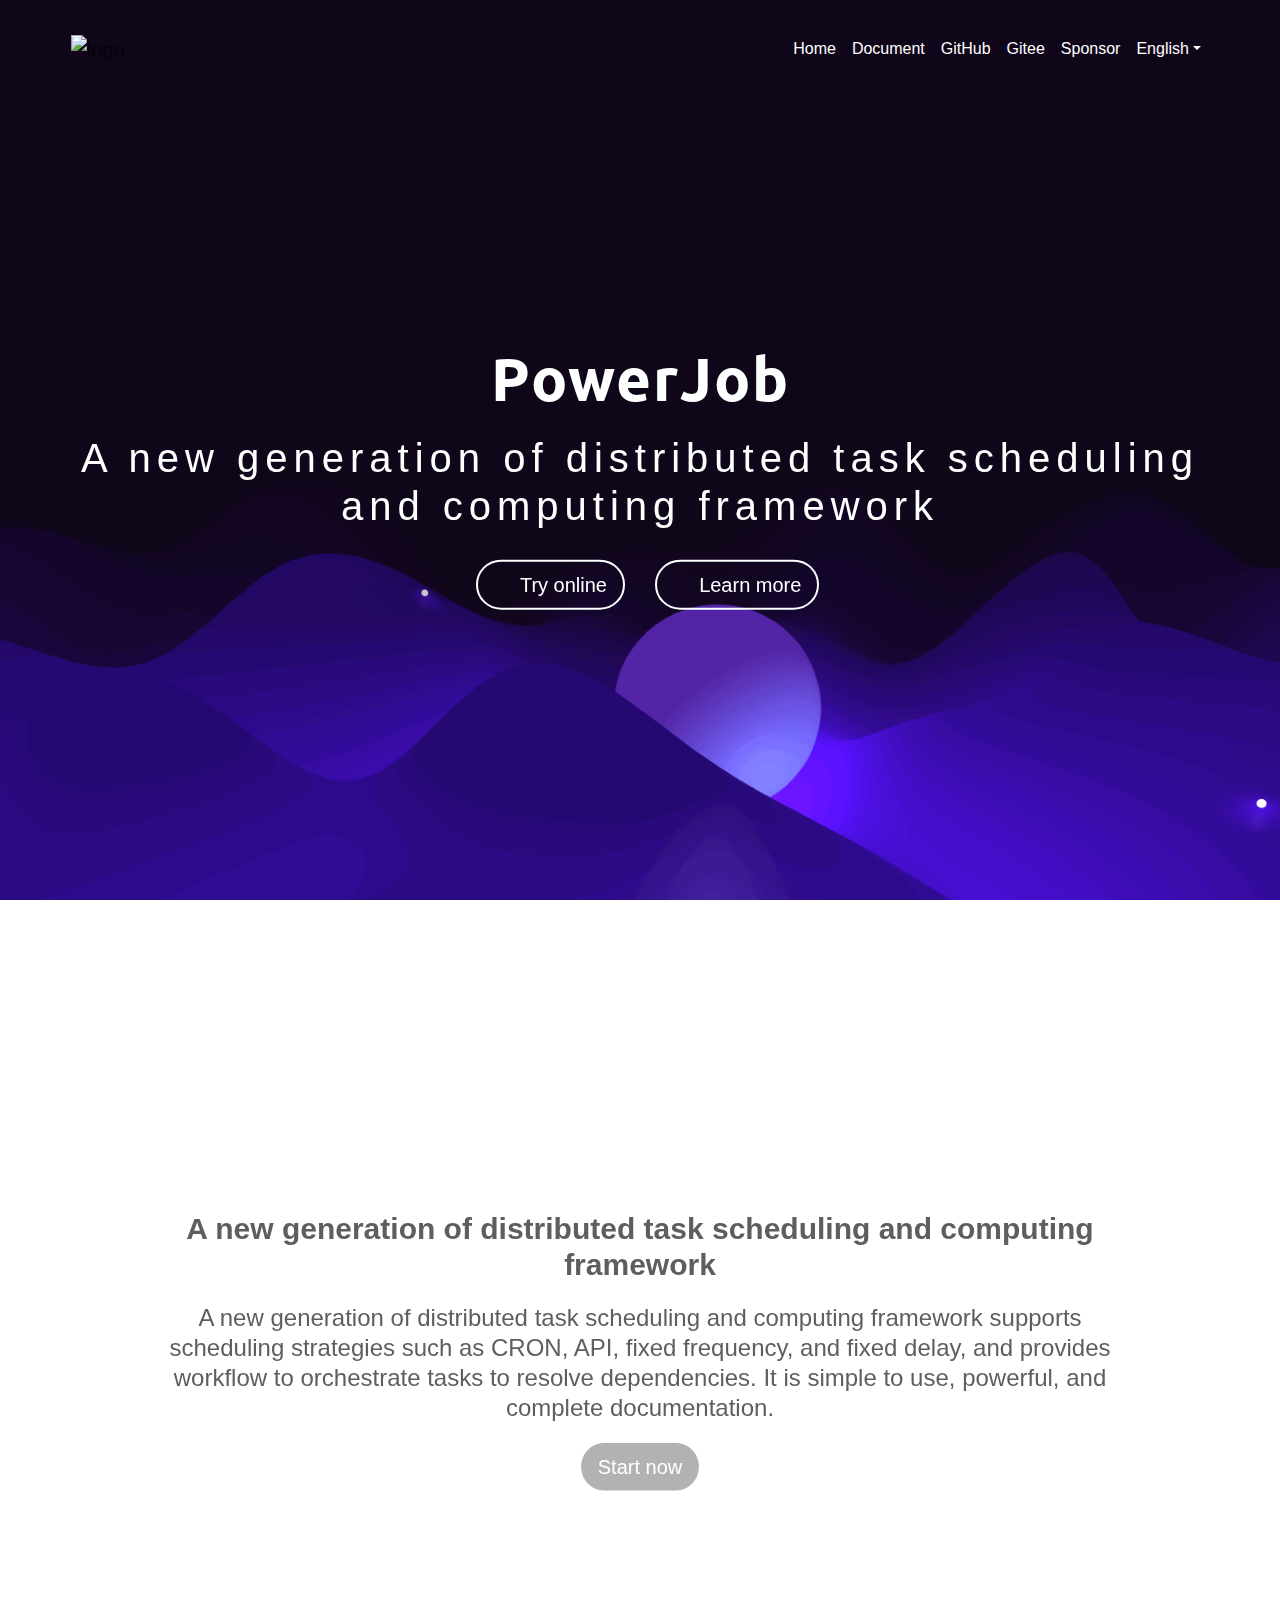
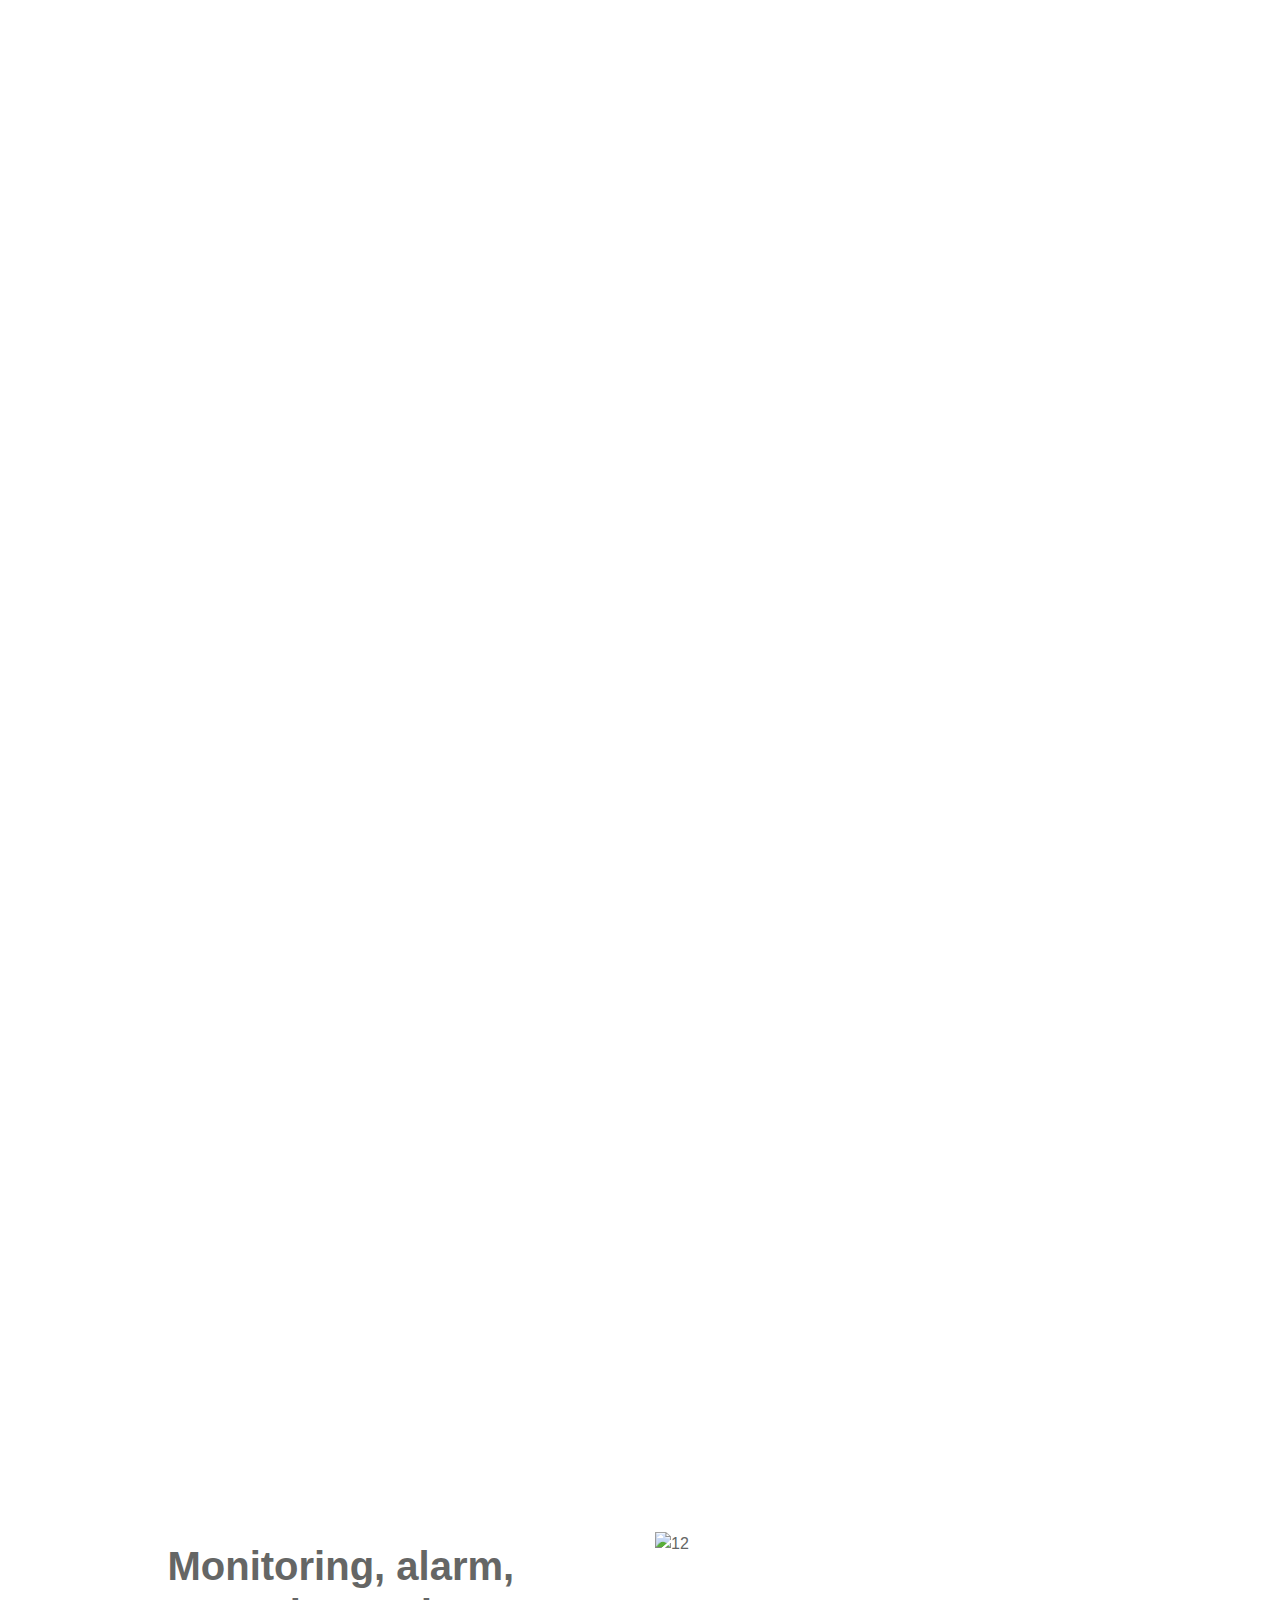
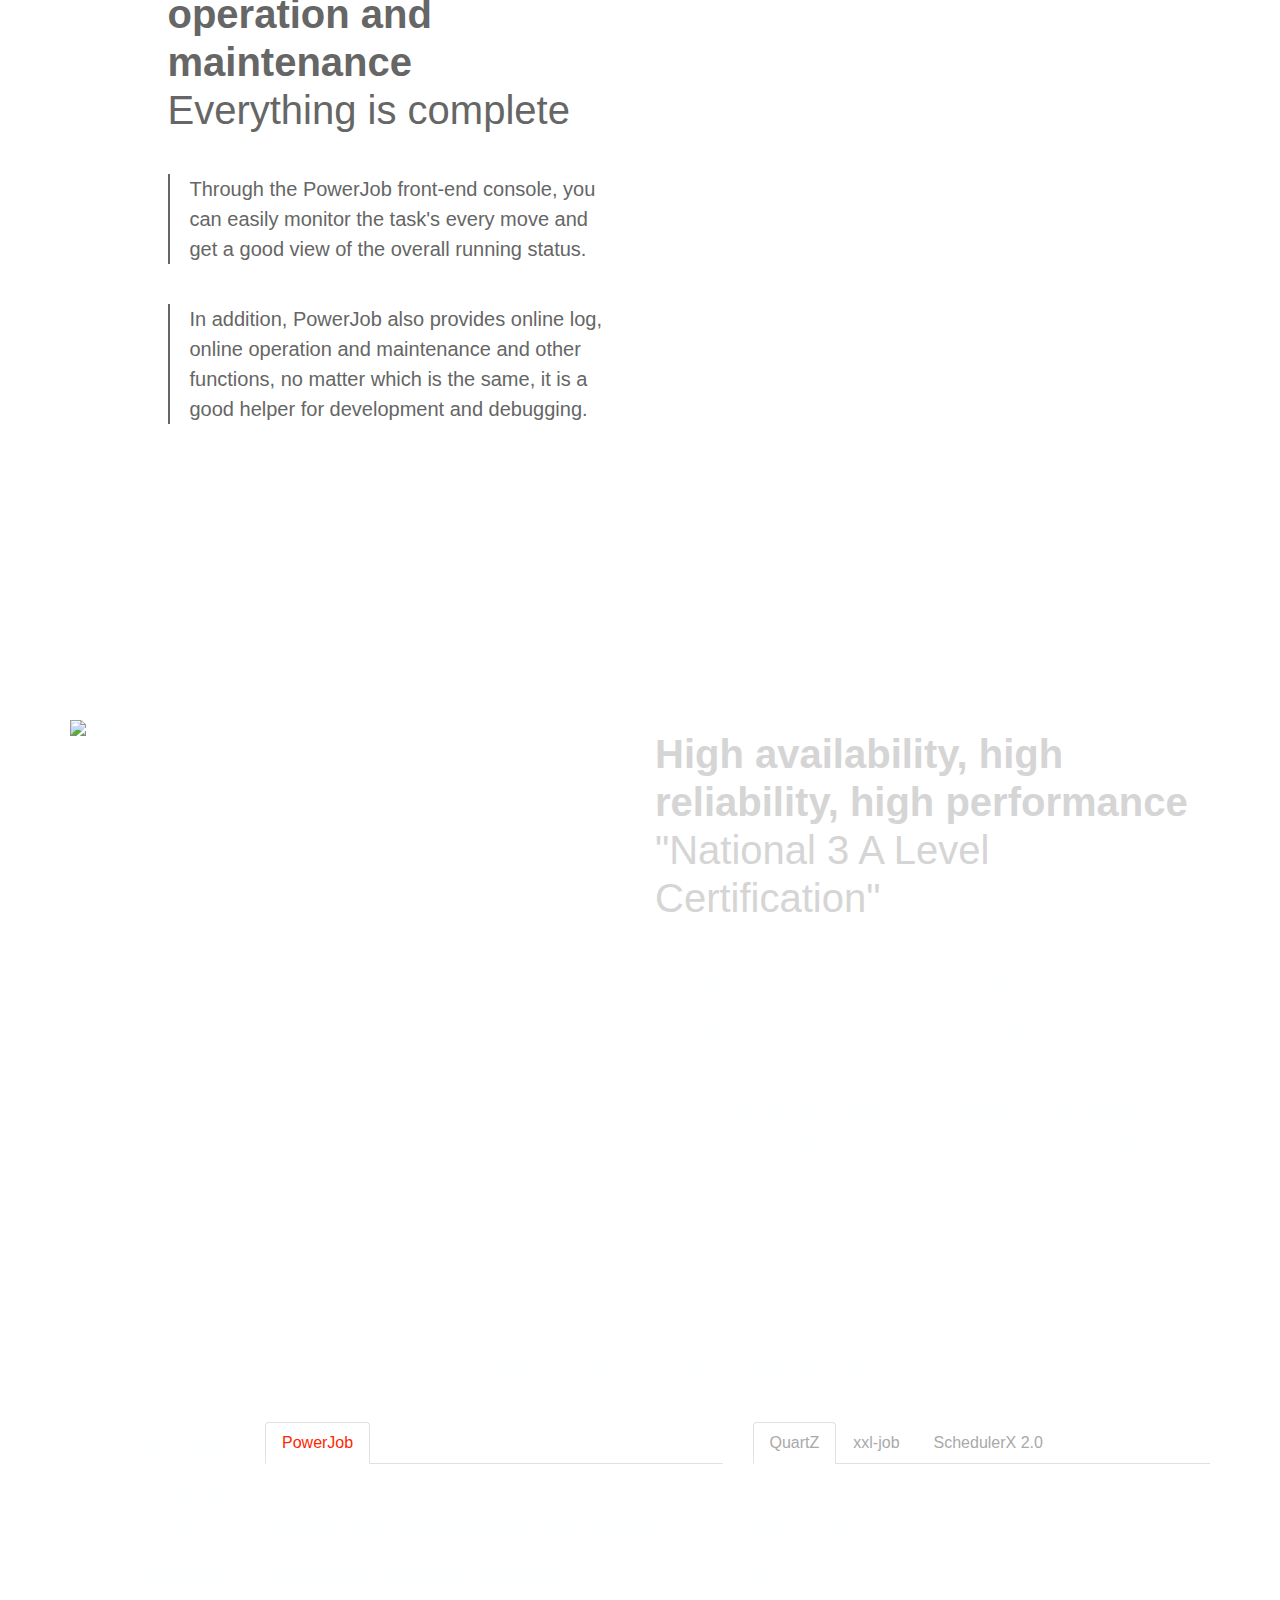
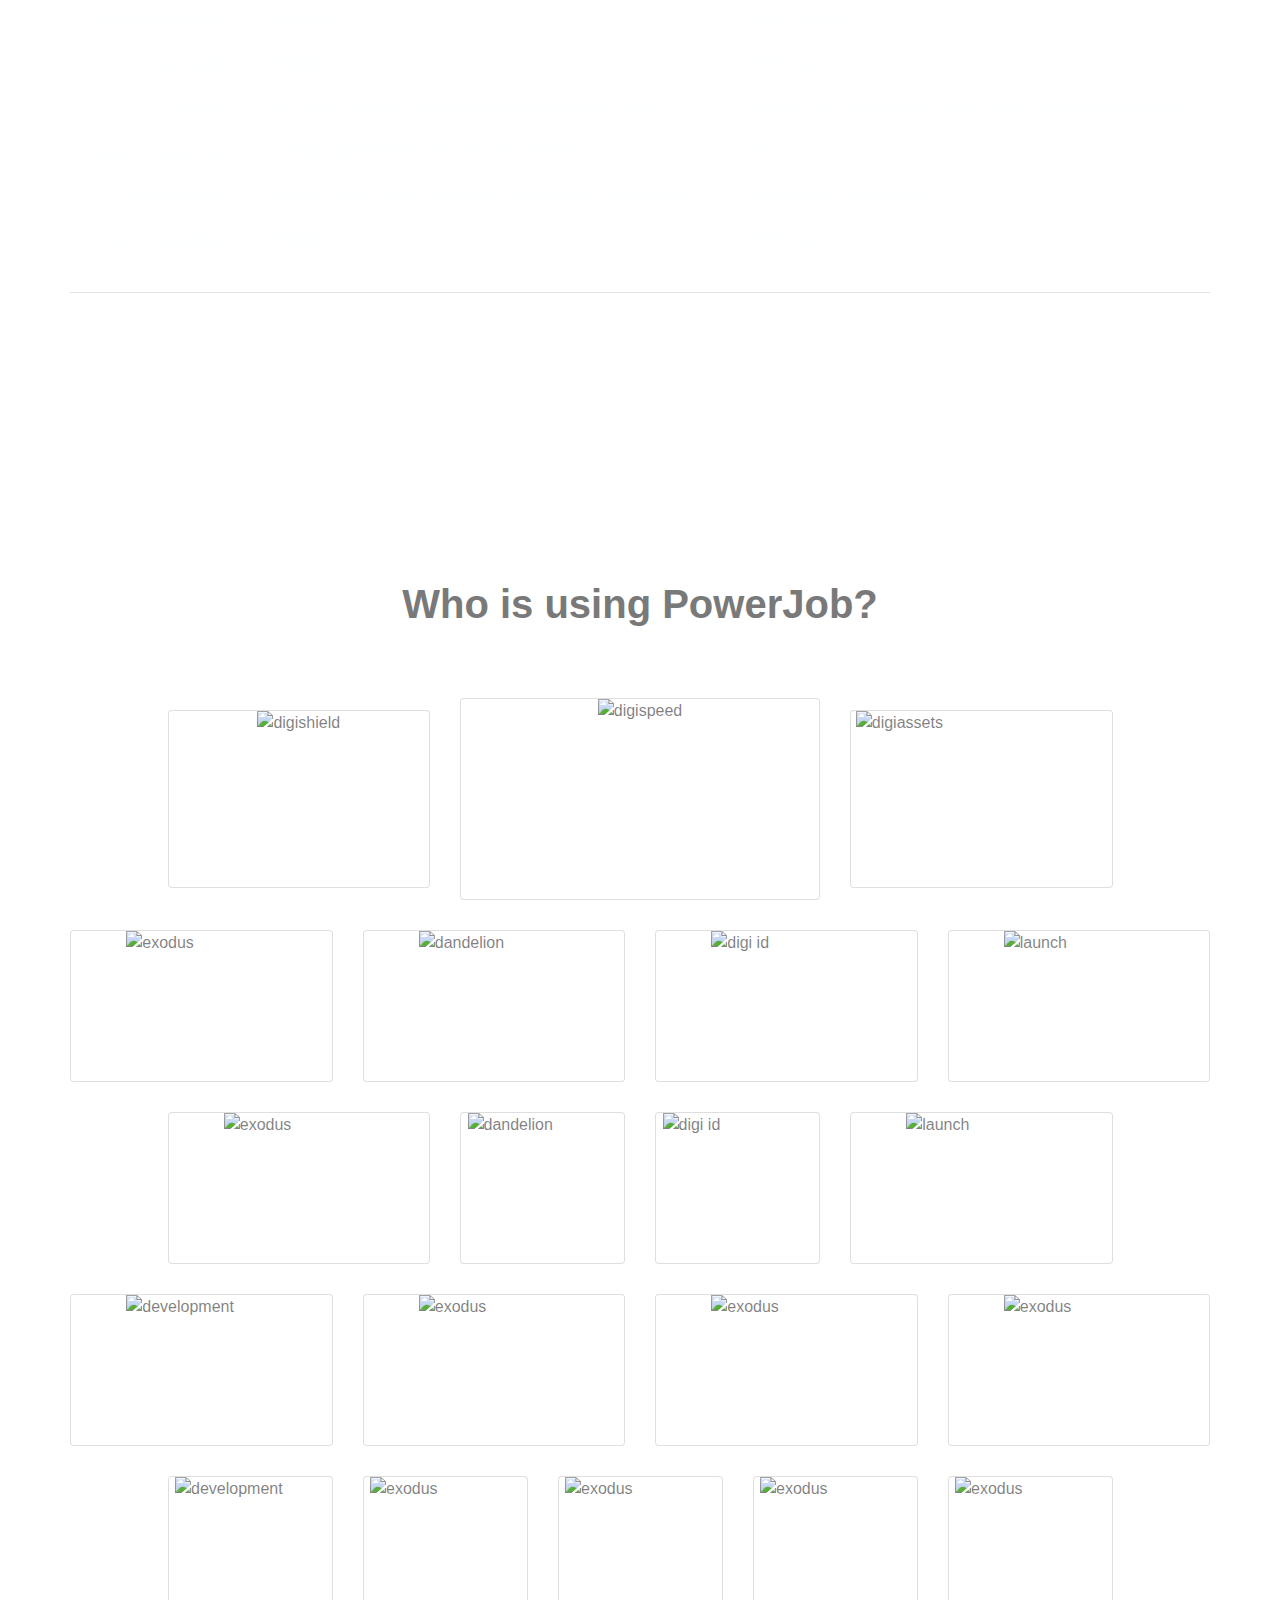
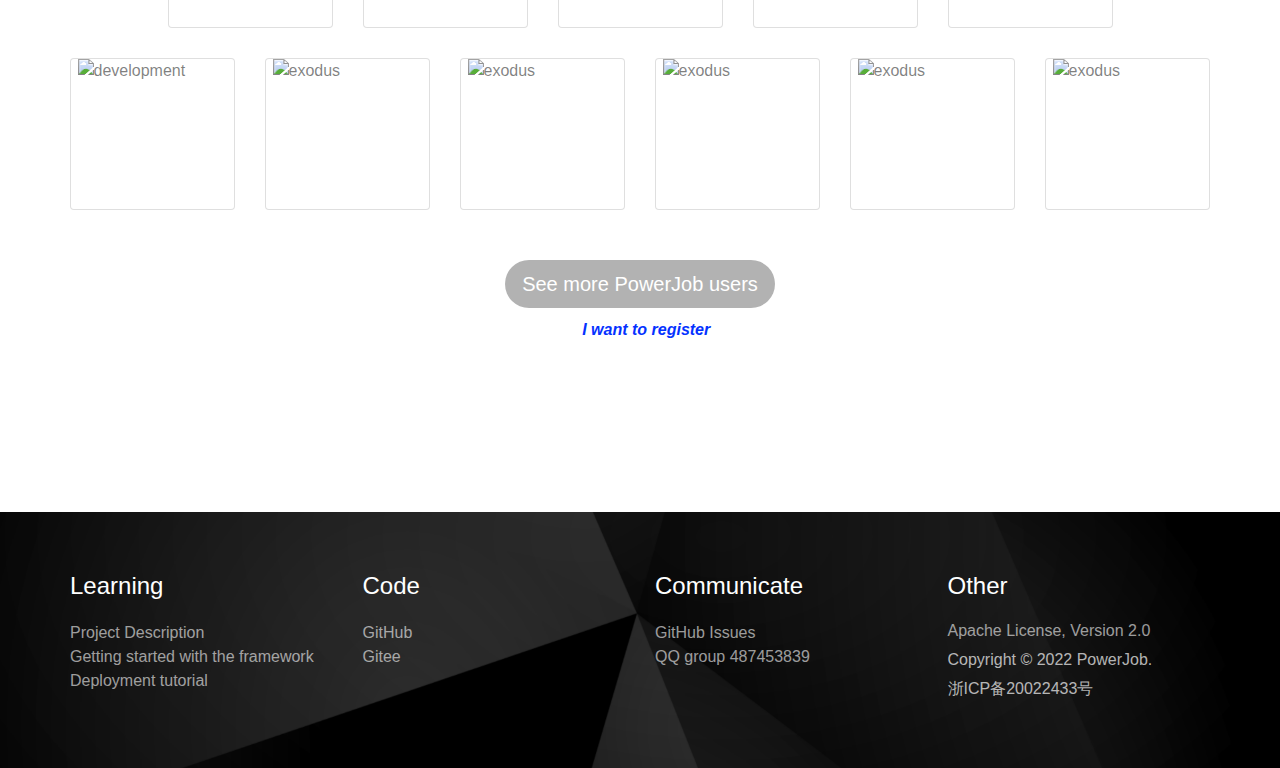
==== commit c38ea19a: "Iterative upgrade of version 2.0" ====
--- a/index.html
+++ b/index.html
@@ -33,10 +33,10 @@
 					<div class="collapse navbar-collapse navbar-28156">
 						<ul class="site-navigation nav navbar-nav ml-auto">
 							<li class="nav-item">
-								<a href="index.html" class="nav-link a-btn ltc-white">首页</a>
+								<a id="btnOk" href="index.html" class="nav-link a-btn ltc-white" k-resid="pwhome">首页</a>
 							</li>
 							<li class="nav-item">
-								<a href="https://www.yuque.com/powerjob/guidence/ztn4i5" class="nav-link a-btn ltc-white" target="_blank">文档</a>
+								<a id="btn1k" href="https://www.yuque.com/powerjob/guidence/ztn4i5" class="nav-link a-btn ltc-white" target="_blank" k-resid="doc" >文档</a>
 							</li>
 							<li class="nav-item">
 								<a href="https://github.com/KFCFans/PowerJob" class="nav-link a-btn ltc-white" target="_blank">GitHub</a>
@@ -45,7 +45,20 @@
 								<a href="https://gitee.com/KFCFans/PowerJob" class="nav-link a-btn ltc-white" target="_blank">Gitee</a>
 							</li>
 							<li class="nav-item">
-								<a href="support.html" class="nav-link a-btn ltc-white">赞助</a>
+								<a id="btn2k" href="support.html" class="nav-link a-btn ltc-white" k-resid="spo">赞助</a>
+							</li>
+							<li class="nav-item ">
+								<div class="dropdown btn-dropdown">
+									<a id="btn3k" href="#" class="nav-link dropdown-toggle a-btn ltc-white" data-toggle="dropdown" aria-expanded="false" k-resid="lan">简体中文</a>
+									<ul class="dropdown-menu" role="menu">
+										<li class="nav-item">
+											<a href="javascript:void(0);" class="nav-link a-btn ltc-black" id="btnEn">English</a>
+										</li>
+										<li class="nav-item">
+											<a href="javascript:void(0);" class="nav-link a-btn ltc-black" id="btnZh">简体中文</a>
+										</li>
+									</ul>
+								</div>
 							</li>
 						</ul>
 					</div>
@@ -59,15 +72,15 @@
 				<h1 class="text-lg-center tc-white h1-style mg-md animated puffIn animSpeedLazy" data-appear-anim-style="puffIn">
 					<strong>PowerJob</strong>
 				</h1>
-				<h2 class="mg-md text-lg-center tc-white animated puffIn animDelay02 h2-bloc-0-style animSpeedLazy" data-appear-anim-style="puffIn">
+				<h2 id="btn4k" class="mg-md text-lg-center tc-white animated puffIn animDelay02 h2-bloc-0-style animSpeedLazy" data-appear-anim-style="puffIn" k-resid="newfarm">
 					全新一代分布式任务调度与计算框架
 				</h2>
 				<div class="row voffset">
 					<div class="col">
-						<a href="https://www.yuque.com/powerjob/guidence/hnbskn" class="btn float-lg-right btn-wire btn-rd btn-lg wire-btn-white btn-style animDelay04 animated vanishIn" data-appear-anim-style="vanishIn" target="_blank"><span class="icon-spacer icon-light-gray fa fa-wrench"></span>&nbsp;在 线 试 用<br></a>
-					</div>
-					<div class="col">
-						<a href="https://www.yuque.com/powerjob/guidence/ztn4i5" class="btn btn-lg btn-wire btn-rd wire-btn-white animated vanishIn animDelay06" data-appear-anim-style="vanishIn" target="_blank"><span class="icon-white fa fa-file-text icon-spacer"></span>&nbsp;了 解 更 多</a>
+						<a href="https://www.yuque.com/powerjob/guidence/hnbskn" class="btn float-lg-right btn-wire btn-rd btn-lg wire-btn-white btn-style animDelay04 animated vanishIn" data-appear-anim-style="vanishIn" target="_blank"><span class="icon-spacer icon-light-gray fa fa-wrench"></span>&nbsp;<span id="btn5k" k-resid="try">在 线 试 用</span></a>
+					</div>
+					<div class="col">
+						<a href="https://www.yuque.com/powerjob/guidence/ztn4i5" class="btn btn-lg btn-wire btn-rd wire-btn-white animated vanishIn animDelay06" data-appear-anim-style="vanishIn" target="_blank" ><span class="icon-white fa fa-file-text icon-spacer"></span>&nbsp;<span id="btn6k" k-resid="learnmore">了 解 更 多</span></a>
 					</div>
 				</div>
 			</div>
@@ -89,13 +102,13 @@
 		<div class="row scroll-fx-up-in scroll-fx-down-out">
 			<div class="col-sm-6 offset-sm-3 offset-lg-1 col-lg-10">
 				<h2 class="mg-md text-center tc-davys-grey h2-style btn-resize-mode scroll-fx-down-out">
-					<strong>全新一代分布式任务调度与计算框架</strong>
+					<strong id="btn7k" k-resid="new1">全新一代分布式任务调度与计算框架</strong>
 				</h2>
-				<h4 class="mg-md text-center tc-davys-grey scroll-fx-down-out h4-style">
+				<h4 id="btn8k" k-resid="new2" class="mg-md text-center tc-davys-grey scroll-fx-down-out h4-style">
 					新一代分布式任务调度与计算框架，支持CRON、API、固定频率、固定延迟等调度策略，提供工作流来编排任务解决依赖关系，使用简单，功能强大，文档齐全。<br><br>
 				</h4>
 				<div class="text-center scroll-fx-down-out">
-					<a href="https://www.yuque.com/powerjob/guidence/ztn4i5" class="btn btn-rd btn-lg btn-d" target="_blank">现在开始<br></a>
+					<a id="btn9k" href="https://www.yuque.com/powerjob/guidence/ztn4i5" class="btn btn-rd btn-lg btn-d" target="_blank" k-resid="pwtext1">现在开始</a>
 				</div>
 			</div>
 		</div>
@@ -106,22 +119,22 @@
 						<img src="img/lazyload-ph.png" data-src="img/powerjob_section_1.svg" class="img-fluid mx-auto d-block img-style lazyload" alt="section hero-desktop.e8e8892a" />
 					</div>
 					<div class="col">
-						<h1 class="float-lg-none tc-dim-gray mg-lg h1-定时调度精准而优雅-style">
-							<strong>定时调度</strong><br>精准而优雅<br>
+						<h1 class="float-lg-none tc-dim-gray mg-lg h1-time1-style">
+							<strong id="btn10k" k-resid="pwtext2">定 时 调 度</strong><br><span id="btn11k" k-resid="pwtext3" >精 准 而 优 雅</span><br>
 						</h1>
 						<div class="blockquote">
+							<p class="mg-lg" id="btn12k" k-resid="pwtext12" >
+								PowerJob 内置了 CRON 表达式、固定频率和固定延迟 3 种最常用的定时策略，同时提供 OpenAPI 作为扩展能力。
+							</p>
+						</div>
+						<div class="blockquote">
+							<p class="mg-lg" id="btn13k" k-resid="pwtext13" >
+								用户可以通过 OpenAPI 轻松定制自己的调度策略，扩展 PowerJob 调度层。
+							</p>
+						</div>
+						<div class="blockquote" id="btn14k" k-resid="pwtext14" >
 							<p class="mg-lg">
-								PowerJob 内置了 CRON 表达式、固定频率和固定延迟 3 种最常用的定时策略，同时提供 OpenAPI 作为扩展能力。
-							</p>
-						</div>
-						<div class="blockquote">
-							<p class="mg-lg">
-								用户可以通过 OpenAPI 轻松定制自己的调度策略，扩展 PowerJob 调度层。
-							</p>
-						</div>
-						<div class="blockquote">
-							<p class="mg-lg">
-								OpenAPI 还额外提供了强大的“延迟执行”方法，消息中间件不再是唯一选择！
+								<strong> 还额外提供了强大的“延迟执行”方法，消息中间件不再是唯一选择！</strong>
 							</p>
 						</div>
 					</div>
@@ -133,15 +146,15 @@
 				<div class="row">
 					<div class="col">
 						<h1 class="float-lg-none tc-dim-gray mg-lg h1-bloc-1-style">
-							<strong>分布式计算</strong><br>如此简单，如此强大<br>
+							<strong id="btn15k" k-resid="pwtext15" >分 布 式 计 算</strong><br><span id="btn16k" k-resid="pwtext16" >如 此 简 单 ， 如 此 强 大</span><br>
 						</h1>
 						<div class="blockquote">
-							<p class="mg-lg">
-								PowerJob 除了基础的任务调度能力外，还提供了一套完整的分布式计算解决方案。<br>
-							</p>
-						</div>
-						<div class="blockquote">
-							<p class="mg-lg">
+							<p class="mg-lg" id="btn17k" k-resid="pwtext17" >
+								PowerJob 除了基础的任务调度能力外，还提供了一套完整的<b>分布式计算解决方案</b>。<br>
+							</p>
+						</div>
+						<div class="blockquote">
+							<p class="mg-lg" id="btn18k" k-resid="pwtext18" >
 								用户只需要实现指定的“Map/MapReduce” 处理器，就可以用寥寥数行代码调动整个集群参与计算，是您处理大批量业务数据的不二之选！
 							</p>
 						</div>
@@ -159,16 +172,16 @@
 						<img src="img/lazyload-ph.png" data-src="img/powerjob_section_4.svg" class="img-fluid mx-auto d-block img_2 img-4-style lazyload" alt="section hero-desktop.e8e8892a" />
 					</div>
 					<div class="col">
-						<h1 class="float-lg-none tc-dim-gray mg-lg h1-工作流任务依赖，不再烦恼-style">
-							<strong>工作流</strong><br>任务依赖，不再烦恼<br>
+						<h1 class="float-lg-none tc-dim-gray mg-lg h1-work1-style">
+							<strong id="btn19k" k-resid="pwtext19" >工 作 流</strong><br><span id="btn20k" k-resid="pwtext20" >任 务 依 赖 ， 不 再 烦 恼</span><br>
 						</h1>
 						<div class="blockquote">
-							<p class="mg-lg">
+							<p class="mg-lg" id="btn21k" k-resid="pwtext21">
 								PowerJob 内置了强大的工作流调度引擎，同时为用户提供友好的前端界面可视化地完成任务的编排。<br>
 							</p>
 						</div>
 						<div class="blockquote">
-							<p class="mg-lg">
+							<p class="mg-lg" id="btn22k" k-resid="pwtext22">
 								在前端页面拖拖拽拽即可解决复杂任务依赖的烦恼。<br>
 							</p>
 						</div>
@@ -181,14 +194,14 @@
 				<div class="row">
 					<div class="col">
 						<h1 class="float-lg-none tc-dim-gray mg-lg h1-bloc-1-style">
-							<strong>监控、报警、运维</strong><br><span class="text-span-color"></span>样样齐全<br>
+							<strong  id="btn23k" k-resid="pwtext23">监 控 、 报 警 、 运 维</strong><br><span class="text-span-color"></span><span  id="btn24k" k-resid="pwtext24">样 样 齐 全</span><br>
 						</h1>
 						<div class="blockquote">
-							<p class="mg-lg">
+							<p class="mg-lg" id="btn25k" k-resid="pwtext25">
 								通过 PowerJob 前端控制台，您可以轻松监测任务的一举一动，整体运行状态净收眼底。<br>
 							</p>
 						</div>
-						<div class="blockquote">
+						<div class="blockquote" id="btn26k" k-resid="pwtext26">
 							<p class="mg-lg">
 								此外，PowerJob 还提供在线日志、在线运维等功能，无论哪一样，都是开发和调试的好帮手。
 							</p>
@@ -213,15 +226,15 @@
 					</div>
 					<div class="col scroll-fx-down-out scroll-fx-right-in">
 						<h1 class="float-lg-none mg-lg type tc-light-gray h1-bloc-2-style">
-							<strong>高可用、高可靠、高性能</strong><br>“国家 3A 级认证”<br>
+							<strong  id="btn27k" k-resid="pwtext27">高 可 用 、 高 可 靠 、 高 性 能</strong><br><span  id="btn28k" k-resid="pwtext28">“ 国 家  3 A  级 认 证 ”</span><br>
 						</h1>
 						<div class="blockquote">
-							<p class="mg-lg">
+							<p class="mg-lg" id="btn29k" k-resid="pwtext29">
 								PowerJob 有着经过精心设计的分布式架构，任意组件都支持多实例集群部署来保证可用性和可靠性。<br>
 							</p>
 						</div>
 						<div class="blockquote">
-							<p class="mg-lg">
+							<p class="mg-lg" id="btn30k" k-resid="pwtext30">
 								同时，基于“无锁化设计”的调度服务器和支持 “MapReduce”的执行器节点都能够通过水平扩展来获取性能的提升。
 							</p>
 						</div>
@@ -233,59 +246,59 @@
 			<div class="col">
 				<div class="row">
 					<div class="col">
-						<h2 class="mg-md text-lg-center h2-powerjob优势-style tc-light-gray scroll-fx-up-in scroll-fx-down-out">
+						<h2  id="btn31k" k-resid="pwtext31" class="mg-md text-lg-center h2-pwad-style tc-white scroll-fx-up-in scroll-fx-down-out">
 							PowerJob 优势
 						</h2>
 						<div class="row scroll-fx-up-in scroll-fx-down-out">
 							<div class="col-lg-2">
 								<ul class="list-unstyled">
 									<li>
-										<h5 class="mg-md text-lg-right">
+										<h5 id="btn32k" k-resid="pwtext32" class="mg-md text-lg-right">
 											项目名
 										</h5>
 									</li>
 									<li>
-										<h5 class="mg-md text-lg-right">
+										<h5 id="btn33k" k-resid="pwtext33" class="mg-md text-lg-right">
 											定时类型
 										</h5>
 									</li>
 									<li>
-										<h5 class="mg-md text-lg-right">
+										<h5 id="btn34k" k-resid="pwtext34" class="mg-md text-lg-right">
 											任务类型
 										</h5>
 									</li>
 									<li>
-										<h5 class="mg-md text-lg-right">
+										<h5 id="btn35k" k-resid="pwtext35" class="mg-md text-lg-right">
 											分布式任务
 										</h5>
 									</li>
 									<li>
-										<h5 class="mg-md text-lg-right">
+										<h5 id="btn36k" k-resid="pwtext36" class="mg-md text-lg-right">
 											在线任务治理
 										</h5>
 									</li>
 									<li>
-										<h5 class="mg-md text-lg-right">
+										<h5 id="btn37k" k-resid="pwtext37" class="mg-md text-lg-right">
 											日志白屏化
 										</h5>
 									</li>
 									<li>
-										<h5 class="mg-md text-lg-right">
+										<h5 id="btn38k" k-resid="pwtext38" class="mg-md text-lg-right">
 											调度方式及性能
 										</h5>
 									</li>
 									<li>
-										<h5 class="mg-md text-lg-right">
+										<h5 id="btn39k" k-resid="pwtext39" class="mg-md text-lg-right">
 											报警监控
 										</h5>
 									</li>
 									<li>
-										<h5 class="mg-md text-lg-right">
+										<h5 id="btn40k" k-resid="pwtext40" class="mg-md text-lg-right">
 											系统依赖
 										</h5>
 									</li>
 									<li>
-										<h5 class="mg-md text-lg-right">
+										<h5 id="btn41k" k-resid="pwtext41" class="mg-md text-lg-right">
 											DAG工作流
 										</h5>
 									</li>
@@ -302,47 +315,47 @@
 										<ul class="list-unstyled">
 											<li>
 												<h5 class="mg-md">
-													<i><strong>CRON、固定频率、固定延迟、OpenAPI</strong></i>
-												</h5>
-											</li>
-											<li>
-												<h5 class="mg-md">
-													<i><strong>内置Java、外置Java（容器）、Shell、Python</strong></i>
-												</h5>
-											</li>
-											<li>
-												<h5 class="mg-md">
-													<i><strong>MapReduce动态分片</strong></i>
-												</h5>
-											</li>
-											<li>
-												<h5 class="mg-md">
-													<i><strong>支持</strong></i>
-												</h5>
-											</li>
-											<li>
-												<h5 class="mg-md">
-													<i><strong>支持</strong></i>
-												</h5>
-											</li>
-											<li>
-												<h5 class="mg-md">
-													<i><strong>无锁化设计，性能强劲无上限</strong></i>
-												</h5>
-											</li>
-											<li>
-												<h5 class="mg-md">
-													<i><strong>邮件，提供接口允许开发者扩展</strong></i>
-												</h5>
-											</li>
-											<li>
-												<h5 class="mg-md">
-													<i><strong>任意Spring Data Jpa支持的关系型数据库</strong></i>
-												</h5>
-											</li>
-											<li>
-												<h5 class="mg-md">
-													<i><strong>支持</strong></i>
+													<i><strong id="btn42k" k-resid="pwtext42">CRON、固定频率、固定延迟、OpenAPI</strong></i>
+												</h5>
+											</li>
+											<li>
+												<h5 class="mg-md">
+													<i><strong id="btn43k" k-resid="pwtext43">内置Java、外置Java（容器）、Shell、Python</strong></i>
+												</h5>
+											</li>
+											<li>
+												<h5 class="mg-md">
+													<i><strong id="btn44k" k-resid="pwtext44" >MapReduce动态分片</strong></i>
+												</h5>
+											</li>
+											<li>
+												<h5 class="mg-md">
+													<i><strong id="btn45k" k-resid="pwtext45" >支持</strong></i>
+												</h5>
+											</li>
+											<li>
+												<h5 class="mg-md">
+													<i><strong id="btn46k" k-resid="pwtext46" >支持</strong></i>
+												</h5>
+											</li>
+											<li>
+												<h5 class="mg-md">
+													<i><strong id="btn47k" k-resid="pwtext47" >无锁化设计，性能强劲无上限</strong></i>
+												</h5>
+											</li>
+											<li>
+												<h5 class="mg-md">
+													<i><strong id="btn48k" k-resid="pwtext48" >邮件，提供接口允许开发者扩展</strong></i>
+												</h5>
+											</li>
+											<li>
+												<h5 class="mg-md">
+													<i><strong id="btn49k" k-resid="pwtext49" >任意Spring Data Jpa支持的关系型数据库</strong></i>
+												</h5>
+											</li>
+											<li>
+												<h5 class="mg-md">
+													<i><strong id="btn50k" k-resid="pwtext50" >支持</strong></i>
 												</h5>
 											</li>
 										</ul>
@@ -366,47 +379,47 @@
 										<ul class="list-unstyled">
 											<li>
 												<h5 class="mg-md">
-													<i>CRON</i>
-												</h5>
-											</li>
-											<li>
-												<h5 class="mg-md">
-													<i>内置Java</i>
-												</h5>
-											</li>
-											<li>
-												<h5 class="mg-md">
-													<i>无</i>
-												</h5>
-											</li>
-											<li>
-												<h5 class="mg-md">
-													<i>不支持</i>
-												</h5>
-											</li>
-											<li>
-												<h5 class="mg-md">
-													<i>不支持</i>
-												</h5>
-											</li>
-											<li>
-												<h5 class="mg-md">
-													<i>基于数据库锁，有性能瓶颈</i>
-												</h5>
-											</li>
-											<li>
-												<h5 class="mg-md">
-													<i>无</i>
-												</h5>
-											</li>
-											<li>
-												<h5 class="mg-md">
-													<i>关系型数据库</i>
-												</h5>
-											</li>
-											<li>
-												<h5 class="mg-md">
-													<i>不支持</i>
+													<i id="btn51k" k-resid="pwtext51" >CRON</i>
+												</h5>
+											</li>
+											<li>
+												<h5 class="mg-md">
+													<i id="btn52k" k-resid="pwtext52" >内置Java</i>
+												</h5>
+											</li>
+											<li>
+												<h5 class="mg-md">
+													<i id="btn53k" k-resid="pwtext53" >无</i>
+												</h5>
+											</li>
+											<li>
+												<h5 class="mg-md">
+													<i id="btn54k" k-resid="pwtext54" >不支持</i>
+												</h5>
+											</li>
+											<li>
+												<h5 class="mg-md">
+													<i id="btn55k" k-resid="pwtext55" >不支持</i>
+												</h5>
+											</li>
+											<li>
+												<h5 class="mg-md">
+													<i id="btn56k" k-resid="pwtext56" >基于数据库锁，有性能瓶颈</i>
+												</h5>
+											</li>
+											<li>
+												<h5 class="mg-md">
+													<i id="btn57k" k-resid="pwtext57" >无</i>
+												</h5>
+											</li>
+											<li>
+												<h5 class="mg-md">
+													<i id="btn58k" k-resid="pwtext58" >关系型数据库</i>
+												</h5>
+											</li>
+											<li>
+												<h5 class="mg-md">
+													<i id="btn59k" k-resid="pwtext59" >不支持</i>
 												</h5>
 											</li>
 										</ul>
@@ -415,47 +428,47 @@
 										<ul class="list-unstyled">
 											<li>
 												<h5 class="mg-md">
-													<i>CRON</i>
-												</h5>
-											</li>
-											<li>
-												<h5 class="mg-md">
-													<i>内置Java、GLUE Java、Shell、Python</i>
-												</h5>
-											</li>
-											<li>
-												<h5 class="mg-md">
-													<i>静态分片</i>
-												</h5>
-											</li>
-											<li>
-												<h5 class="mg-md">
-													<i>支持</i>
-												</h5>
-											</li>
-											<li>
-												<h5 class="mg-md">
-													<i>支持</i><br>
-												</h5>
-											</li>
-											<li>
-												<h5 class="mg-md">
-													<i>基于数据库锁，有性能瓶颈</i><br>
-												</h5>
-											</li>
-											<li>
-												<h5 class="mg-md">
-													<i>邮件</i><br>
-												</h5>
-											</li>
-											<li>
-												<h5 class="mg-md">
-													<i>MySQL</i><br>
-												</h5>
-											</li>
-											<li>
-												<h5 class="mg-md">
-													<i>不支持</i>
+													<i id="btn60k" k-resid="pwtext60">CRON</i>
+												</h5>
+											</li>
+											<li>
+												<h5 class="mg-md">
+													<i id="btn61k" k-resid="pwtext61">内置Java、GLUE Java、Shell、Python</i>
+												</h5>
+											</li>
+											<li>
+												<h5 class="mg-md">
+													<i id="btn62k" k-resid="pwtext62">静态分片</i>
+												</h5>
+											</li>
+											<li>
+												<h5 class="mg-md">
+													<i id="btn63k" k-resid="pwtext63">支持</i>
+												</h5>
+											</li>
+											<li>
+												<h5 class="mg-md">
+													<i id="btn64k" k-resid="pwtext64">支持</i><br>
+												</h5>
+											</li>
+											<li>
+												<h5 class="mg-md">
+													<i id="btn65k" k-resid="pwtext65">基于数据库锁，有性能瓶颈</i><br>
+												</h5>
+											</li>
+											<li>
+												<h5 class="mg-md">
+													<i id="btn66k" k-resid="pwtext66">邮件</i><br>
+												</h5>
+											</li>
+											<li>
+												<h5 class="mg-md">
+													<i id="btn67k" k-resid="pwtext67">MySQL</i><br>
+												</h5>
+											</li>
+											<li>
+												<h5 class="mg-md">
+													<i id="btn68k" k-resid="pwtext68">不支持</i>
 												</h5>
 											</li>
 										</ul>
@@ -464,47 +477,47 @@
 										<ul class="list-unstyled">
 											<li>
 												<h5 class="mg-md">
-													<i>CRON、固定频率、固定延迟、OpenAPI</i>
-												</h5>
-											</li>
-											<li>
-												<h5 class="mg-md">
-													<i>内置Java、外置Java（FatJar）、Shell、Python</i>
-												</h5>
-											</li>
-											<li>
-												<h5 class="mg-md">
-													<i>MapReduce动态分片</i>
-												</h5>
-											</li>
-											<li>
-												<h5 class="mg-md">
-													<i>支持</i>
-												</h5>
-											</li>
-											<li>
-												<h5 class="mg-md">
-													<i>不支持</i>
-												</h5>
-											</li>
-											<li>
-												<h5 class="mg-md">
-													<i>不详</i>
-												</h5>
-											</li>
-											<li>
-												<h5 class="mg-md">
-													<i>短信</i>
-												</h5>
-											</li>
-											<li>
-												<h5 class="mg-md">
-													<i>人民币</i>
-												</h5>
-											</li>
-											<li>
-												<h5 class="mg-md">
-													<i>支持</i>
+													<i id="btn69k" k-resid="pwtext69">CRON、固定频率、固定延迟、OpenAPI</i>
+												</h5>
+											</li>
+											<li>
+												<h5 class="mg-md">
+													<i id="btn70k" k-resid="pwtext70">内置Java、外置Java（FatJar）、Shell、Python</i>
+												</h5>
+											</li>
+											<li>
+												<h5 class="mg-md">
+													<i id="btn71k" k-resid="pwtext71">MapReduce动态分片</i>
+												</h5>
+											</li>
+											<li>
+												<h5 class="mg-md">
+													<i id="btn72k" k-resid="pwtext72">支持</i>
+												</h5>
+											</li>
+											<li>
+												<h5 class="mg-md">
+													<i id="btn73k" k-resid="pwtext73">不支持</i>
+												</h5>
+											</li>
+											<li>
+												<h5 class="mg-md">
+													<i id="btn74k" k-resid="pwtext74">不详</i>
+												</h5>
+											</li>
+											<li>
+												<h5 class="mg-md">
+													<i id="btn75k" k-resid="pwtext75">短信</i>
+												</h5>
+											</li>
+											<li>
+												<h5 class="mg-md">
+													<i id="btn76k" k-resid="pwtext76">人民币</i>
+												</h5>
+											</li>
+											<li>
+												<h5 class="mg-md">
+													<i id="btn77k" k-resid="pwtext77">支持</i>
 												</h5>
 											</li>
 										</ul>
@@ -524,16 +537,18 @@
 
 <a class="bloc-button btn btn-d scrollToTop" onclick="scrollToTarget('1',this)"><span class="fa fa-chevron-up"></span></a>
 
-<div class="bloc b-parallax bg-powerjob_desktop_white_01 d-bloc" id="bloc-3">
+
+
+<div class="bloc b-parallax bg-challenge-slider-desktop-2400x1167 d-bloc" id="bloc-3">
 	<div class="container bloc-xl">
 		<div class="row">
 			<div class="col-12">
-				<h1 class="mg-md h1-color t2 tc-gray-htmlcss-gray text-lg-center scroll-fx-up-in">
-					<strong>谁在使用 PowerJob ?</strong>
+				<h1 class="h1-color t2 tc-gray-htmlcss-gray text-lg-center scroll-fx-up-in mg-md">
+					<strong id="btn78k" k-resid="pwtext78">谁在使用 PowerJob ?</strong>
 				</h1>
 			</div>
 		</div>
-		<div class="row voffset-lg scroll-fx-up-in">
+		<div class="row scroll-fx-up-in voffset-md">
 			<div class="col-md-4 col-lg-3 offset-lg-1 align-self-center">
 				<div class="card">
 					<img src="img/lazyload-ph.png" data-src="img/zju_logo.png" class="img-fluid mx-auto d-block img-bloc-3-style lazyload" alt="digishield" />
@@ -541,49 +556,157 @@
 			</div>
 			<div class="col-md-4 mt-3 mt-md-0 col-lg-4">
 				<div class="card">
-					<img src="img/lazyload-ph.png" data-src="img/oppo_logo.png" class="img-fluid mx-auto d-block img-digispe-style lazyload" alt="digispeed" />
+					<img src="img/lazyload-ph.png" data-src="img/management-v2.png" class="img-fluid mx-auto d-block img-digispe-style lazyload" alt="digispeed" />
 				</div>
 			</div>
 			<div class="col-md-4 mt-3 mt-md-0 col-lg-3 align-self-center">
 				<div class="card">
-					<img src="img/lazyload-ph.png" data-src="img/nnu_logo.png" class="img-fluid mx-auto d-block img-ls-lo-style mg-sm lazyload" alt="digiassets" />
-				</div>
-			</div>
-		</div>
-		<div class="row voffset-lg scroll-fx-up-in">
-			<div class="col-md-4 offset-lg-1 align-self-center col-lg-2">
-				<div class="card">
-					<img src="img/lazyload-ph.png" data-src="img/mk_logo.png" class="img-fluid mx-auto d-block img-10-style lazyload" alt="development" />
+					<img src="img/lazyload-ph.png" data-src="img/nnu_logo.png" class="img-fluid mx-auto d-block img-ls-lo-style lazyload" alt="digiassets" />
+				</div>
+			</div>
+		</div>
+		<div class="row scroll-fx-up-in voffset">
+			<div class="col-md-4 align-self-center col-lg-3 offset-lg-0">
+				<div class="card">
+					<img src="img/lazyload-ph.png" data-src="img/inspur_logo.png" class="img-fluid mx-auto d-block img-14-style lazyload" alt="exodus" />
+				</div>
+			</div>
+			<div class="col-md-4 mt-3 mt-md-0 align-self-center col-lg-3">
+				<div class="card">
+					<img src="img/lazyload-ph.png" data-src="img/jd_logo.png" class="img-fluid mx-auto d-block img-15-style lazyload" alt="dandelion" />
+				</div>
+			</div>
+			<div class="col-md-4 mt-3 mt-md-0 align-self-center col-lg-3">
+				<div class="card">
+					<img src="img/lazyload-ph.png" data-src="img/cisco_logo.png" class="img-fluid mx-auto d-block img-16-style lazyload" alt="digi id" />
+				</div>
+			</div>
+			<div class="col-md-4 mt-3 mt-md-0 align-self-center col-lg-3">
+				<div class="card">
+					<img src="img/lazyload-ph.png" data-src="img/zto.png" class="img-fluid mx-auto d-block img-17-style lazyload" alt="launch" />
+				</div>
+			</div>
+		</div>
+		<div class="row voffset scroll-fx-up-in">
+			<div class="col-md-4 align-self-center offset-lg-1 col-lg-3">
+				<div class="card">
+					<img src="img/lazyload-ph.png" data-src="img/weipinghui.png" class="img-fluid mx-auto d-block img-14-style lazyload" alt="exodus" />
+				</div>
+			</div>
+			<div class="col-md-4 mt-3 mt-md-0 align-self-center col-lg-2">
+				<div class="card">
+					<img src="img/lazyload-ph.png" data-src="img/fjf_logo.png" class="img-fluid mx-auto d-block img-15-style lazyload" alt="dandelion" />
+				</div>
+			</div>
+			<div class="col-md-4 mt-3 mt-md-0 align-self-center col-lg-2">
+				<div class="card">
+					<img src="img/lazyload-ph.png" data-src="img/dong.png" class="img-fluid mx-auto d-block img-16-style lazyload" alt="digi id" />
+				</div>
+			</div>
+			<div class="col-md-4 mt-3 mt-md-0 align-self-center col-lg-3">
+				<div class="card">
+					<img src="img/lazyload-ph.png" data-src="img/beisen.png" class="img-fluid mx-auto d-block img-17-style lazyload" alt="launch" />
+				</div>
+			</div>
+		</div>
+		<div class="row voffset scroll-fx-up-in">
+			<div class="col-md-4 align-self-center col-lg-3 offset-lg-0">
+				<div class="card">
+					<img src="img/lazyload-ph.png" data-src="img/df.png" class="img-fluid mx-auto d-block img-10-style lazyload" alt="development" />
+				</div>
+			</div>
+			<div class="col-md-4 align-self-center offset-lg-0 col-lg-3">
+				<div class="card">
+					<img src="img/lazyload-ph.png" data-src="img/meitu_logo.png" class="img-fluid mx-auto d-block img-14-style lazyload" alt="exodus" />
+				</div>
+			</div>
+			<div class="col">
+				<div class="card">
+					<img src="img/lazyload-ph.png" data-src="img/dsxw.png" class="img-fluid mx-auto d-block img-14-style lazyload" alt="exodus" />
+				</div>
+			</div>
+			<div class="col">
+				<div class="card">
+					<img src="img/lazyload-ph.png" data-src="img/cloudr.png" class="img-fluid mx-auto d-block img-14-style lazyload" alt="exodus" />
+				</div>
+			</div>
+		</div>
+		<div class="row voffset scroll-fx-up-in">
+			<div class="col-md-4 align-self-center offset-lg-1 col-lg-2">
+				<div class="card">
+					<img src="img/lazyload-ph.png" data-src="img/seenda.png" class="img-fluid mx-auto d-block img-10-style lazyload" alt="development" />
 				</div>
 			</div>
 			<div class="col-md-4 align-self-center offset-lg-0 col-lg-2">
 				<div class="card">
-					<img src="img/lazyload-ph.png" data-src="img/ls_logo.png" class="img-fluid mx-auto d-block img-14-style lazyload" alt="exodus" />
-				</div>
-			</div>
-			<div class="col-md-4 mt-3 mt-md-0 align-self-center col-lg-2">
-				<div class="card">
-					<img src="img/lazyload-ph.png" data-src="img/tx_logo.png" class="img-fluid mx-auto d-block img-15-style lazyload" alt="dandelion" />
-				</div>
-			</div>
-			<div class="col-md-4 mt-3 mt-md-0 align-self-center col-lg-2">
-				<div class="card">
-					<img src="img/lazyload-ph.png" data-src="img/dandelion.png" class="img-fluid mx-auto d-block img-16-style lazyload" alt="digi id" />
-				</div>
-			</div>
-			<div class="col-md-4 mt-3 mt-md-0 align-self-center col-lg-2">
-				<div class="card">
-					<img src="img/lazyload-ph.png" data-src="img/more.png" class="img-fluid mx-auto d-block img-17-style lazyload" alt="launch" />
+					<img src="img/lazyload-ph.png" data-src="img/redstore.png" class="img-fluid mx-auto d-block img-14-style lazyload" alt="exodus" />
+				</div>
+			</div>
+			<div class="col-lg-2">
+				<div class="card">
+					<img src="img/lazyload-ph.png" data-src="img/gta.png" class="img-fluid mx-auto d-block img-14-style lazyload" alt="exodus" />
+				</div>
+			</div>
+			<div class="col-lg-2">
+					<div class="card">
+					<img src="img/lazyload-ph.png" data-src="img/yunqian_logo.png" class="img-fluid mx-auto d-block img-14-style lazyload" alt="exodus" />
+				</div>
+			</div>
+			<div class="col-lg-2">
+				<div class="card">
+					<img src="img/lazyload-ph.png" data-src="img/dfdz.png" class="img-fluid mx-auto d-block img-14-style lazyload" alt="exodus" />
+				</div>
+			</div>
+		</div>
+		<div class="row voffset scroll-fx-up-in">
+			<div class="col-md-4 align-self-center offset-lg-0 col-lg-2">
+				<div class="card">
+					<img src="img/lazyload-ph.png" data-src="img/weitu.png" class="img-fluid mx-auto d-block img-10-style lazyload" alt="development" />
+				</div>
+			</div>
+			<div class="col-md-4 align-self-center offset-lg-0 col-lg-2">
+				<div class="card">
+					<img src="img/lazyload-ph.png" data-src="img/thinktown.png" class="img-fluid mx-auto d-block img-14-style lazyload" alt="exodus" />
+				</div>
+			</div>
+			<div class="col-lg-2">
+				<div class="card">
+					<img src="img/lazyload-ph.png" data-src="img/vv_logo.png" class="img-fluid mx-auto d-block img-14-style lazyload" alt="exodus" />
+				</div>
+			</div>
+			<div class="col-lg-2">
+				<div class="card">
+					<img src="img/lazyload-ph.png" data-src="img/tianxing_logo.png" class="img-fluid mx-auto d-block img-14-style lazyload" alt="exodus" />
+				</div>
+			</div>
+			<div class="col">
+				<div class="card">
+					<img src="img/lazyload-ph.png" data-src="img/les_logo.png" class="img-fluid mx-auto d-block img-14-style lazyload" alt="exodus" />
+				</div>
+			</div>
+			<div class="col">
+				<div class="card">
+					<img src="img/lazyload-ph.png" data-src="img/mkzn_logo.png" class="img-fluid mx-auto d-block img-14-style lazyload" alt="exodus" />
 				</div>
 			</div>
 		</div>
 		<div class="row voffset-md">
 			<div class="col">
 				<div class="text-center">
-					<a href="https://github.com/KFCFans/PowerJob/issues/6" class="btn btn-lg btn-rd btn-d scroll-fx-up-in" target="_blank">查看更多 PowerJob 使用者<br></a>
-				</div>
-			</div>
-		</div>
+					<a href="https://github.com/KFCFans/PowerJob/issues/6" class="btn btn-lg btn-rd btn-d scroll-fx-up-in" 
+					target="_blank" id="btn79k" k-resid="pwtext79">查看更多 PowerJob 使用者<br></a>
+				</div>
+			</div>
+		</div>
+		<div class="row">
+						<div class="col">
+						<div class="text-center">
+							<label class="mg-md label-style scroll-fx-up-in">
+								<span class="fa fa-check ltc-blue-ryb"></span><a class="link-style ltc-blue-ryb" href="https://github.com/KFCFans/PowerJob/issues/6" target="_blank"><b><span id="btn97k" k-resid="pwtext97">我要登记</span></b></a><br>
+							</label>
+						</div>
+					</div>
+				</div>
 	</div>
 </div>
 
@@ -591,29 +714,35 @@
 	<div class="container bloc-md">
 		<div class="row">
 			<div class="col-md-3 col-sm-6">
-				<h4 class="mg-md text-sm-left text-center tc-white-2">
+				<h4 id="btn80k" k-resid="pwtext80" class="mg-md text-sm-left text-center tc-white-2">
 					学习
-				</h4><a href="https://www.yuque.com/powerjob/guidence/ztn4i5" class="a-btn a-block footer-link" target="_blank">项目简介</a><a href="https://www.yuque.com/powerjob/guidence/nyio9g" class="a-btn a-block footer-link" target="_blank">框架入门</a><a href="https://www.yuque.com/powerjob/guidence/bdvp1u" class="a-btn a-block footer-link" target="_blank">部署教程</a>
+				</h4><a href="https://www.yuque.com/powerjob/guidence/ztn4i5" class="a-btn a-block footer-link" target="_blank" id="btn81k" k-resid="pwtext81">项目简介</a>
+				<a href="https://www.yuque.com/powerjob/guidence/nyio9g" class="a-btn a-block footer-link" target="_blank" id="btn82k" k-resid="pwtext82">框架入门</a>
+				<a href="https://www.yuque.com/powerjob/guidence/bdvp1u" class="a-btn a-block footer-link" target="_blank" id="btn83k" k-resid="pwtext83">部署教程</a>
 			</div>
 			<div class="col-md-3 col-sm-6">
-				<h4 class="mg-md text-sm-left text-center tc-white-2">
+				<h4 class="mg-md text-sm-left text-center tc-white-2" id="btn84k" k-resid="pwtext84">
 					代码
-				</h4><a href="https://github.com/KFCFans/PowerJob" class="a-btn a-block footer-link" target="_blank">GitHub</a><a href="https://gitee.com/KFCFans/PowerJob" class="a-btn a-block footer-link" target="_blank">Gitee</a>
+				</h4>
+				<a href="https://github.com/KFCFans/PowerJob" class="a-btn a-block footer-link" target="_blank">GitHub</a>
+				<a href="https://gitee.com/KFCFans/PowerJob" class="a-btn a-block footer-link" target="_blank">Gitee</a>
 			</div>
 			<div class="col-md-3 col-sm-6">
-				<h4 class="mg-md text-sm-left text-center tc-white-2">
+				<h4 class="mg-md text-sm-left text-center tc-white-2" id="btn85k" k-resid="pwtext85">
 					交流
-				</h4><a href="https://github.com/KFCFans/PowerJob/issues" class="a-btn a-block footer-link" target="_blank">GitHub Issues</a><a href="https://jq.qq.com/?_wv=1027&amp;k=DKX8OoSQ" class="a-btn a-block footer-link" target="_blank">用户群&nbsp;487453839</a>
+				</h4>
+				<a href="https://github.com/KFCFans/PowerJob/issues" class="a-btn a-block footer-link" target="_blank">GitHub Issues</a>
+				<a href="https://jq.qq.com/?_wv=1027&amp;k=DKX8OoSQ" class="a-btn a-block footer-link" target="_blank" ><span id="btn86k" k-resid="pwtext86">用户群</span>&nbsp;487453839</a>
 			</div>
 			<div class="col-md-3 col-sm-6">
-				<h4 class="mg-md text-sm-left text-center tc-white-2">
+				<h4 class="mg-md text-sm-left text-center tc-white-2" id="btn87k" k-resid="pwtext87">
 					其他
 				</h4>
 				<h6 class="text-center mg-sm text-lg-left">
 					<a href="https://github.com/KFCFans/PowerJob/blob/master/LICENSE" target="_blank">Apache License, Version 2.0</a><br>
 				</h6>
 				<h6 class="text-center mg-sm text-lg-left">
-					Copyright © 2020 PowerJob.&nbsp;
+					Copyright © 2022 PowerJob.&nbsp;
 				</h6>
 				<h6 class="text-center mg-md text-lg-left">
 					浙ICP备20022433号
@@ -629,6 +758,12 @@
     
 
 <script src="./js/jquery-3.5.1.min.js?3310"></script>
+
+<script src="./js/js.cookie.min.js"></script>
+<script src="./js/jquery.i18n.js"></script>
+<script src="./js/powerjob_lan.js"></script>
+
+
 <script src="./js/bootstrap.bundle.min.js?666"></script>
 <script src="./js/blocs.min.js?1436"></script>
 <script src="./js/lazysizes.min.js" defer></script>
--- a/style.css
+++ b/style.css
@@ -82,6 +82,9 @@
 .b-parallax{
 	background-attachment:fixed;
 }
+.bg-challenge-slider-desktop-2400x1167{
+	background-image:url("img/challenge-slider-desktop-2400x1167.jpg");
+}
 
 /* Disable Parallax on Mobile Touch Devices */
 @media (hover: none) {
@@ -391,16 +394,16 @@
 	text-indent:px;
 }
 .h1-bloc-1-style{
-	letter-spacing:10px;
-}
-.h1-定时调度精准而优雅-style{
-	letter-spacing:10px;
+	letter-spacing:0px;
+}
+.h1-time1-style{
+	letter-spacing:0px;
 }
 .img-bloc-1-style{
 	height:380px;
 }
-.h1-工作流任务依赖，不再烦恼-style{
-	letter-spacing:10px;
+.h1-work1-style{
+	letter-spacing:0px;
 }
 .img-4-style{
 	width:400px;
@@ -410,9 +413,9 @@
 	height:340px;
 }
 .h1-bloc-2-style{
-	letter-spacing:10px;
-}
-.h2-powerjob优势-style{
+	letter-spacing:0px;
+}
+.h2-pwad-style{
 	font-size:50px;
 	letter-spacing:0px;
 }
@@ -598,7 +601,18 @@
 .bg-banner4{
 	background-image:url("img/banner4.svg");
 }
-
+.bg-bgp-newyear{
+	background-image:url("img/bgp_newyear.png");
+}
+.ltc-blue-ryb{
+	color:#0432FF!important;
+}
+.ltc-blue-ryb:hover{
+	color:#0328cc!important;
+}
+.link-style{
+	font-style:italic;
+}
 
 
 @media (max-width: 1024px)
@@ -687,3 +701,6 @@
 	
 }
 
+.label-style{
+ 	width:100%;
+  }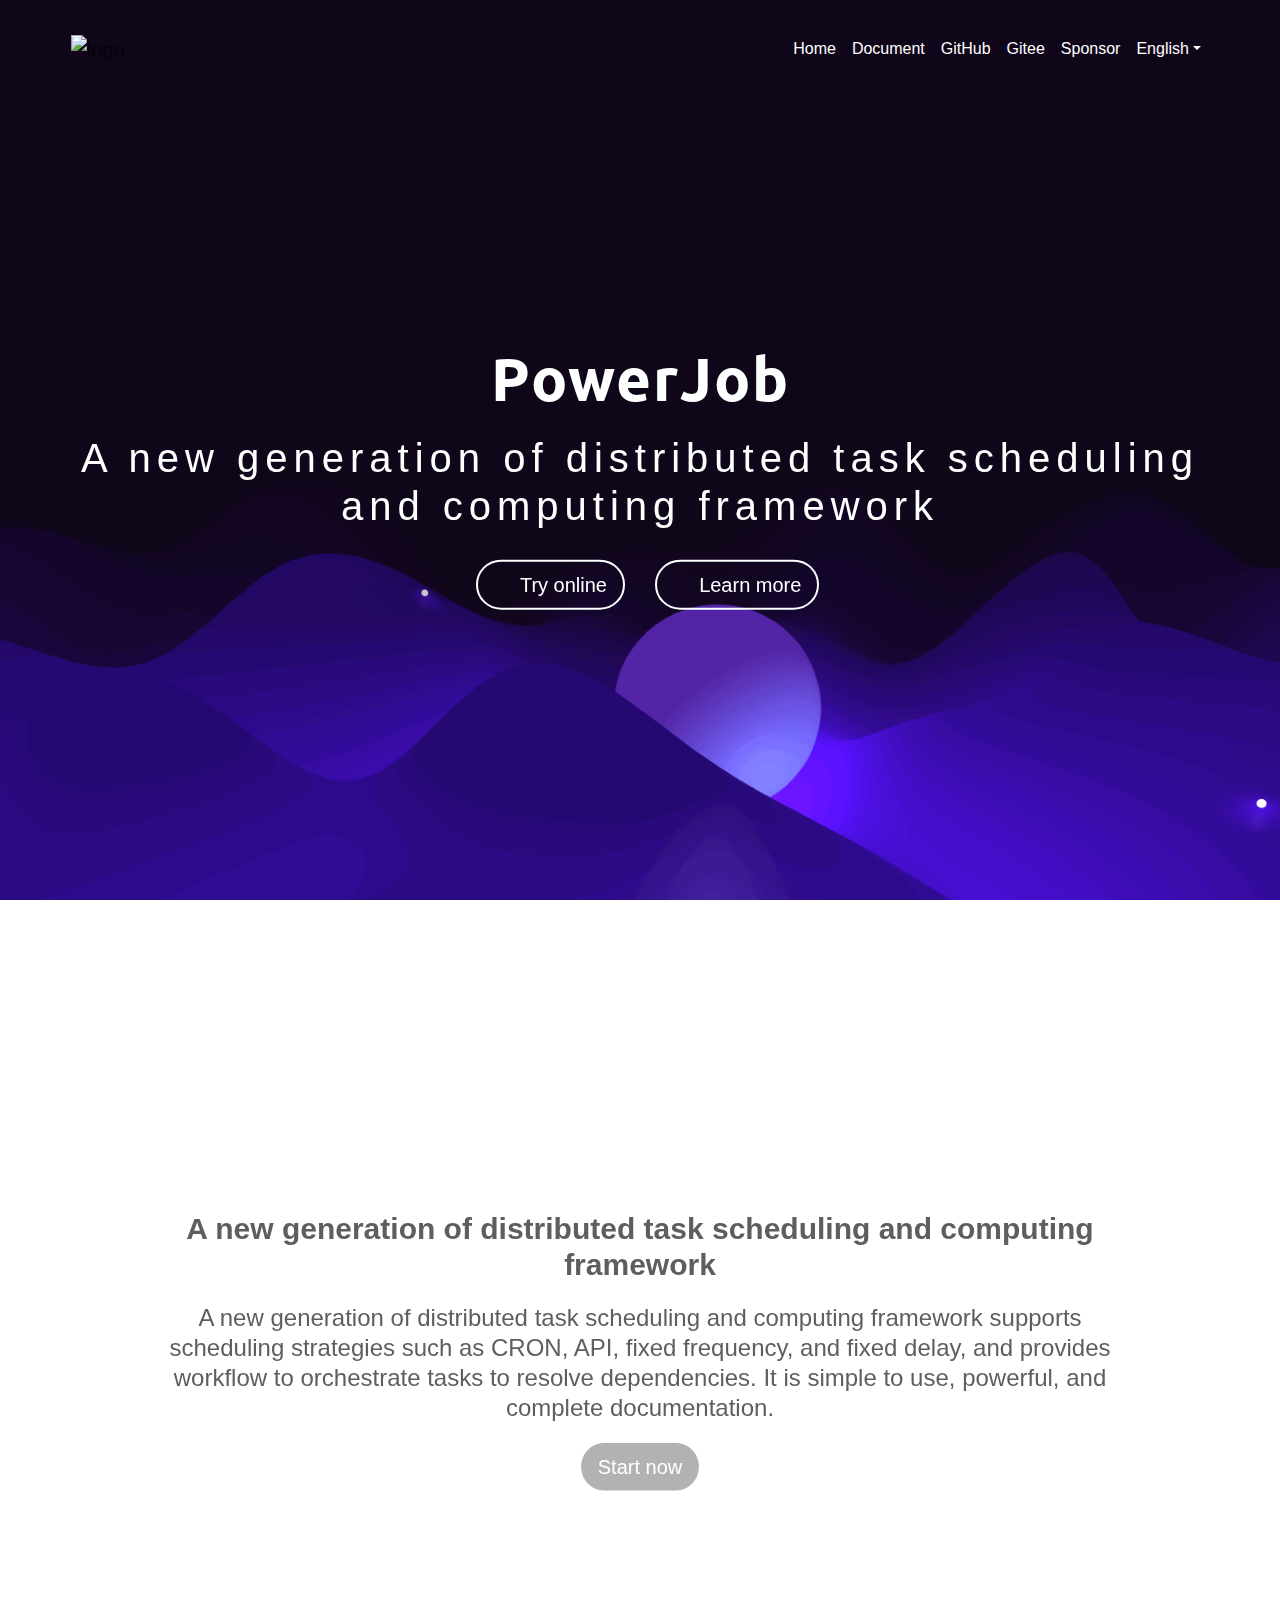
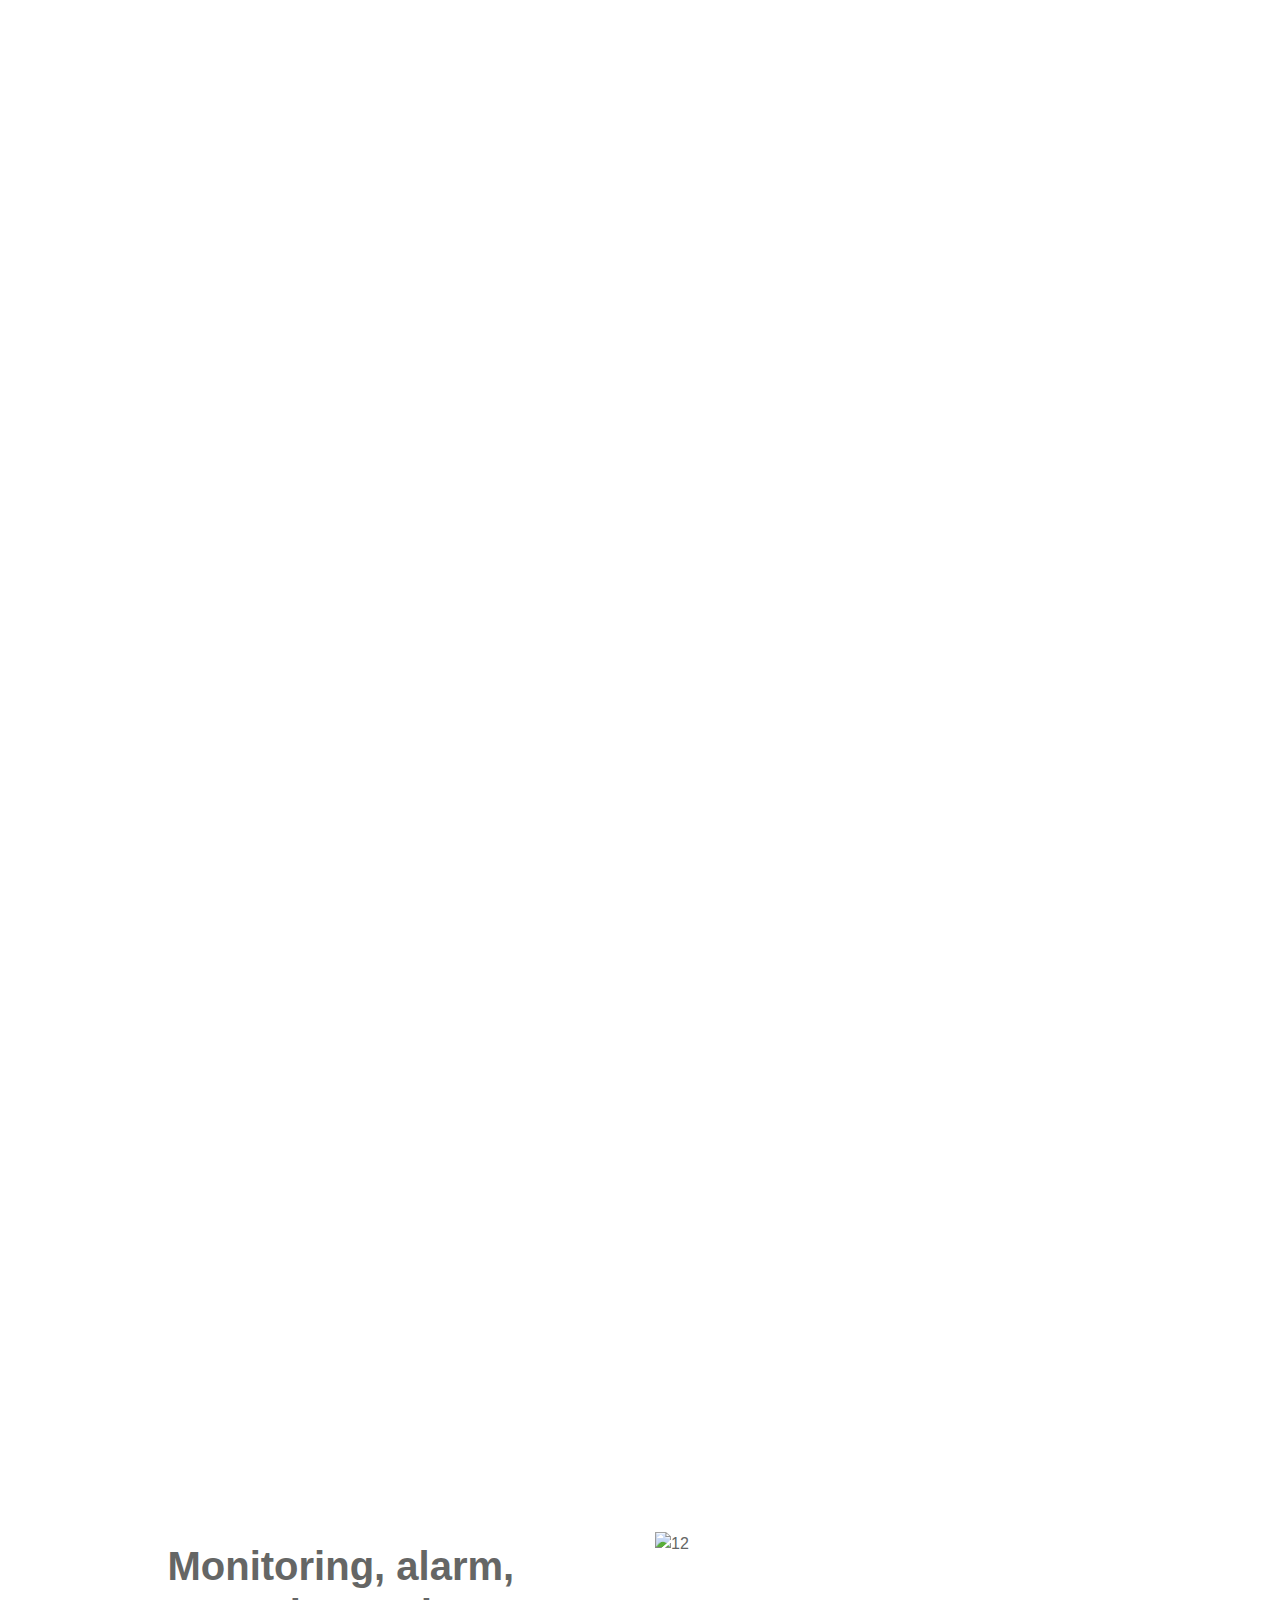
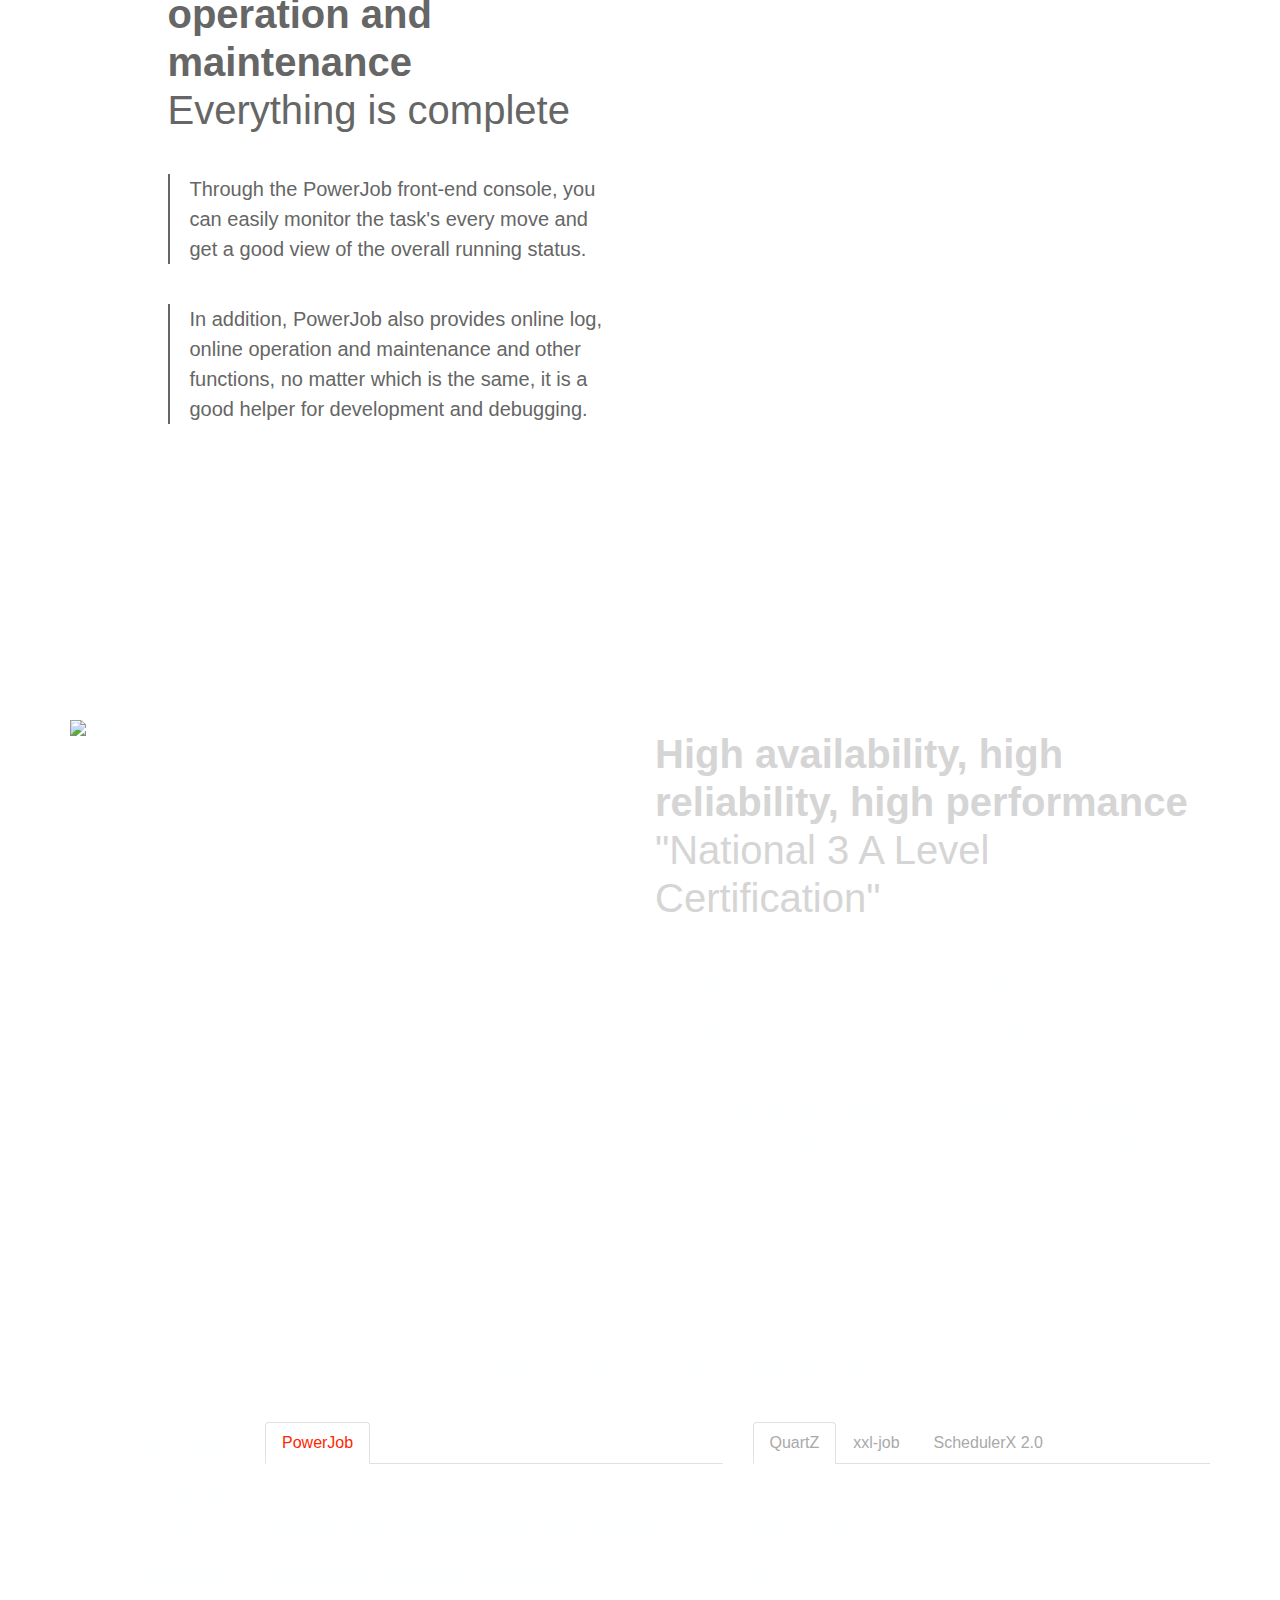
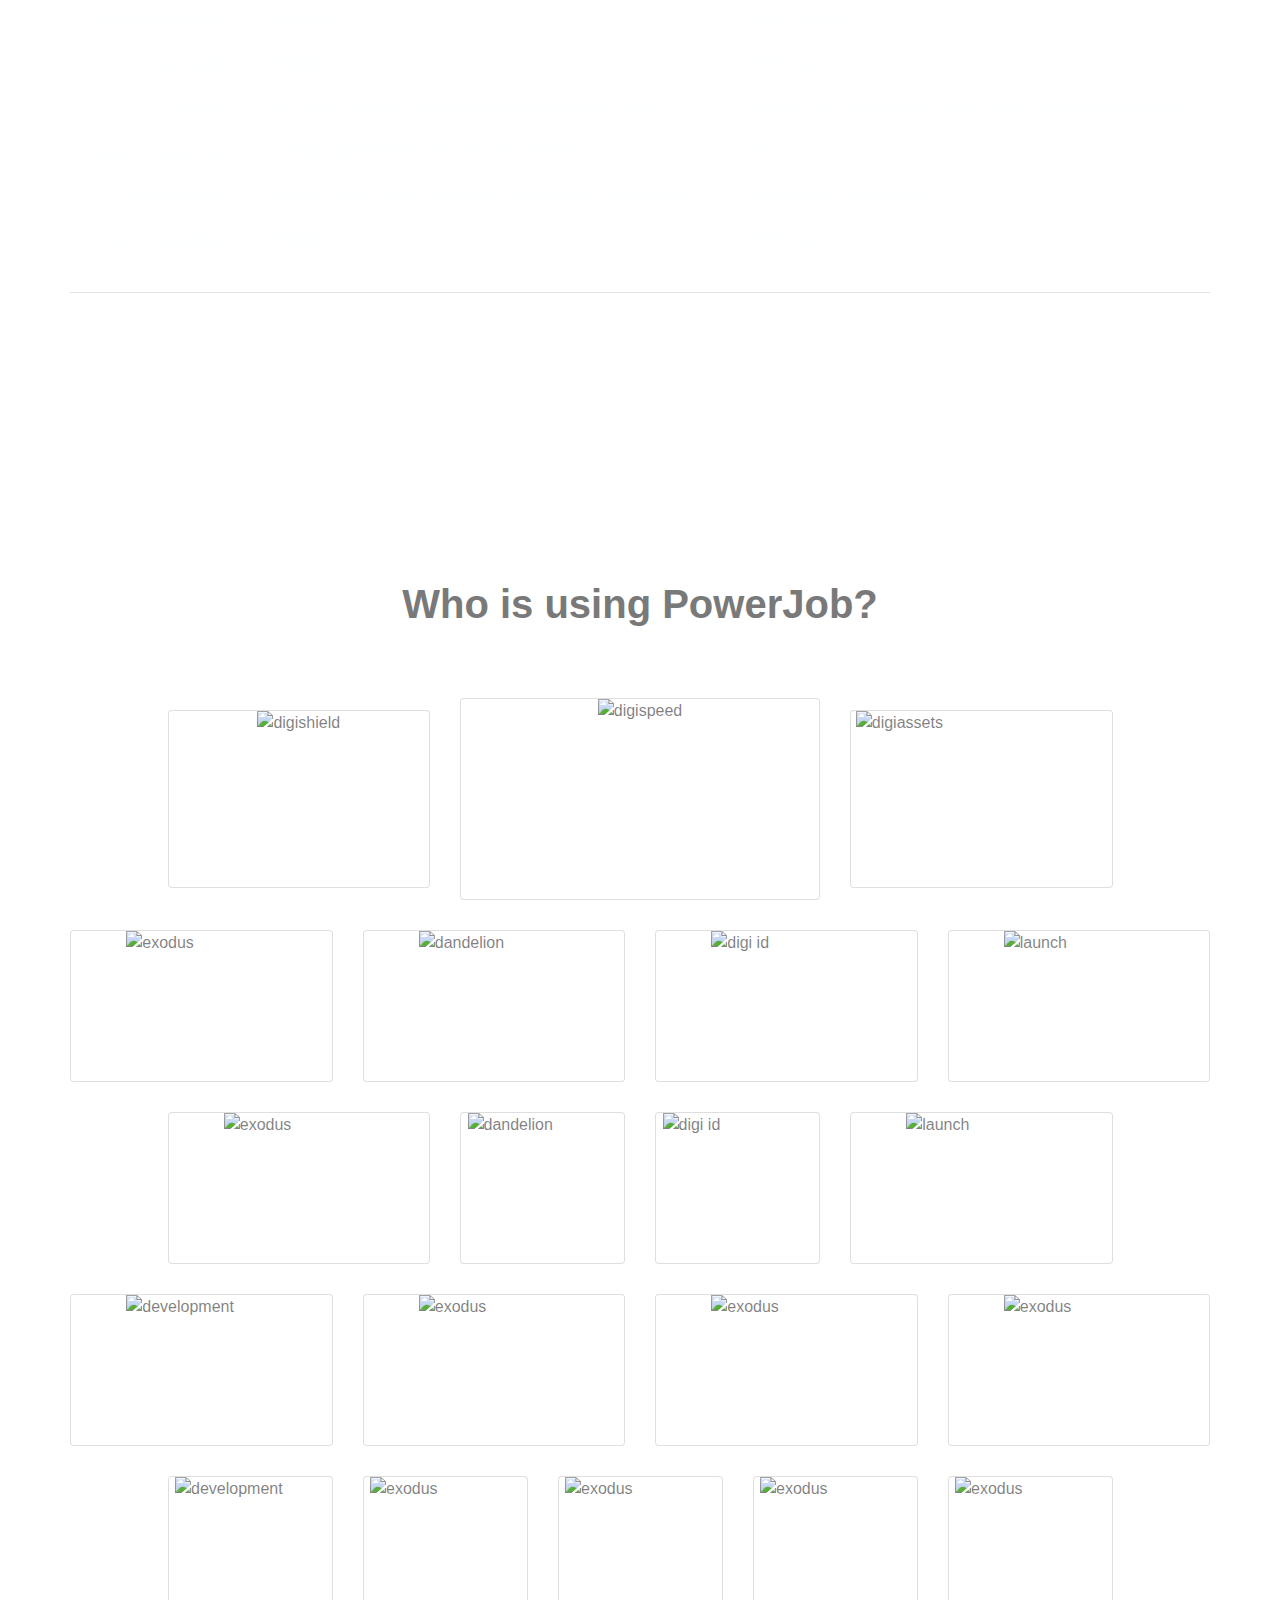
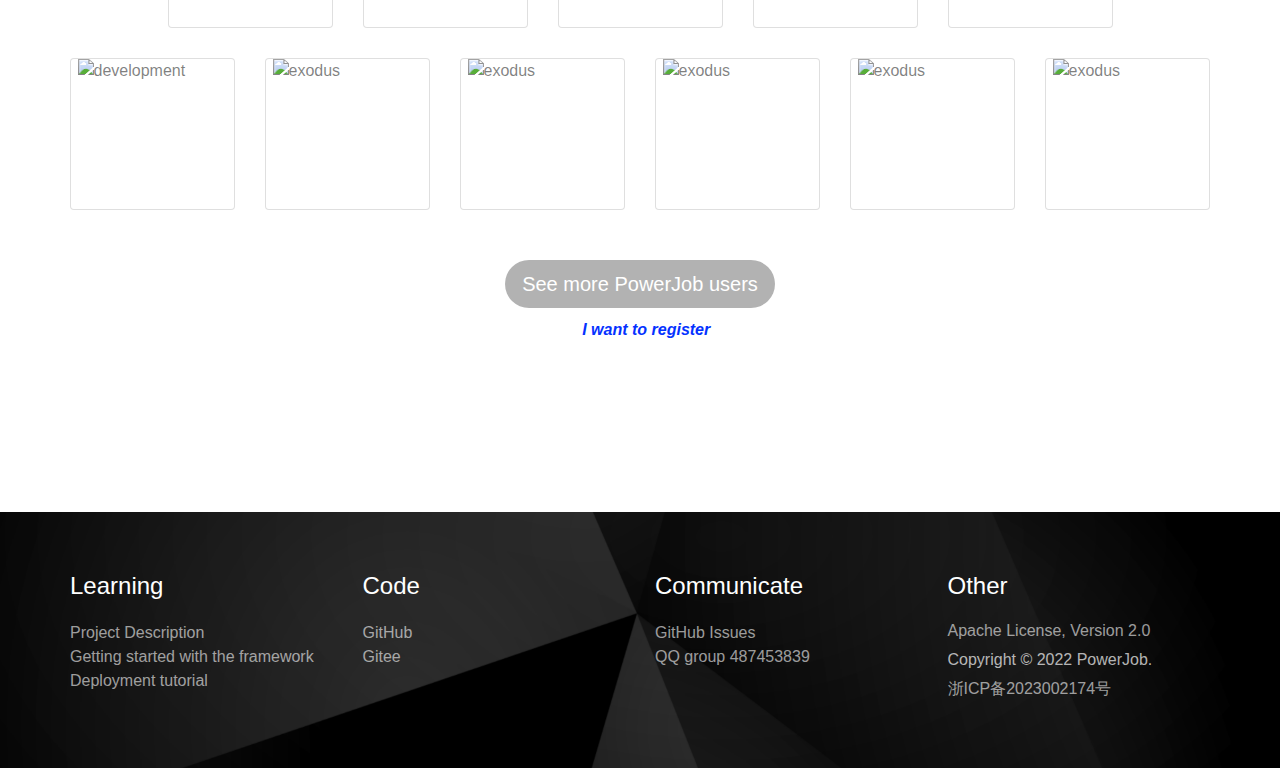
==== commit 73c46db9: "feat: change icp info" ====
--- a/index.html
+++ b/index.html
@@ -745,7 +745,7 @@
 					Copyright © 2022 PowerJob.&nbsp;
 				</h6>
 				<h6 class="text-center mg-md text-lg-left">
-					浙ICP备20022433号
+					<a href="https://beian.miit.gov.cn/" target="_blank">浙ICP备2023002174号</a><br>
 				</h6>
 			</div>
 		</div>
